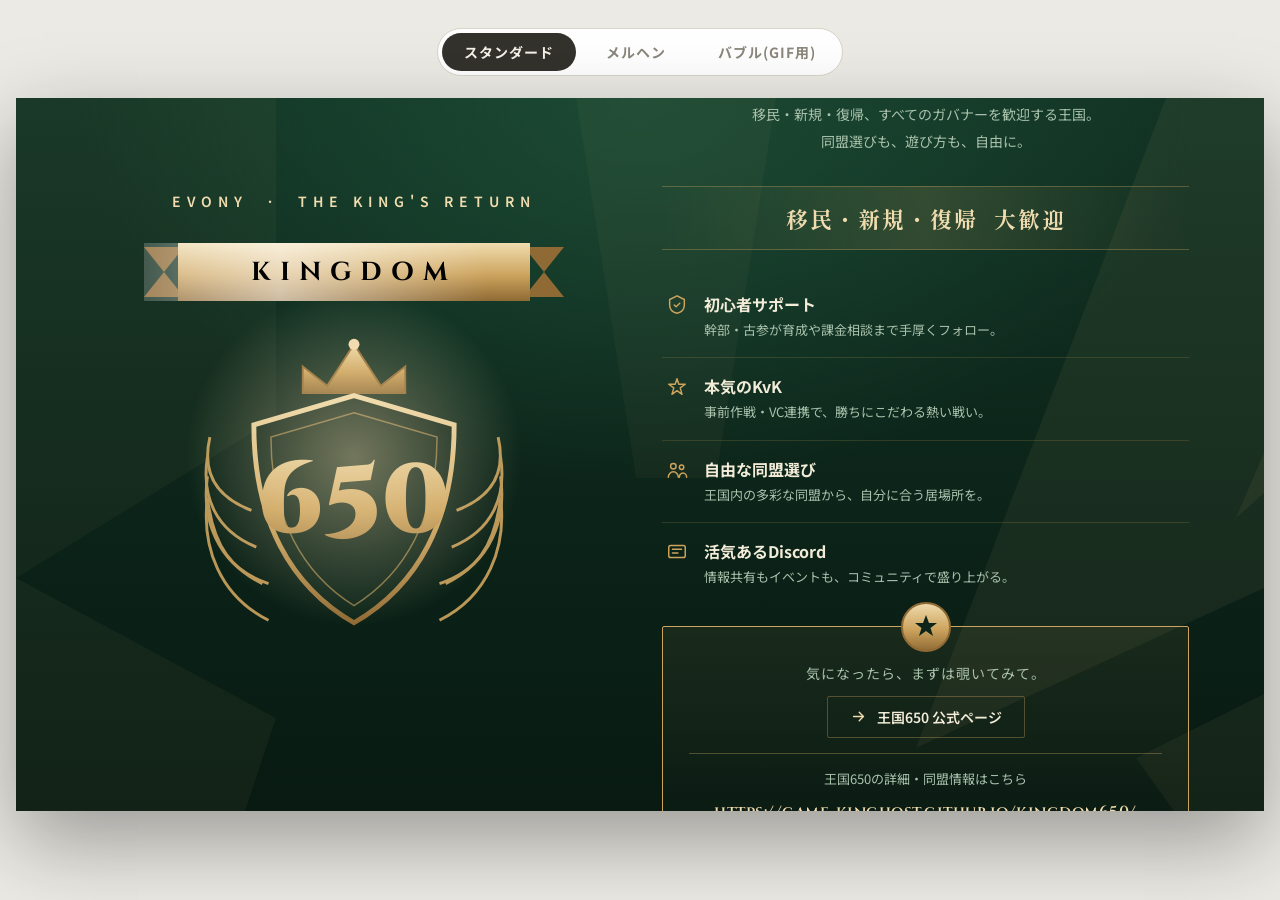
==== wwwroot/flyer.html @ 0b9c8b9d "Embed Kingdom 650 flyer, move Social links into top nav, drop sidebar Self-host the promotional flye" ====
<!doctype html>
<html lang="ja">
<head>
<meta charset="utf-8">
<meta name="viewport" content="width=device-width,initial-scale=1">
<title>Kingdom 650 Flyer</title>
<link rel="preconnect" href="https://fonts.googleapis.com">
<link rel="preconnect" href="https://fonts.gstatic.com" crossorigin>
<link href="https://fonts.googleapis.com/css2?family=Cinzel:wght@500;600;700;900&family=Shippori+Mincho:wght@500;600;700&family=Noto+Sans+JP:wght@400;500;600;700;800&family=Fredoka:wght@500;600;700&family=Mochiy+Pop+One&family=Zen+Maru+Gothic:wght@400;500;700;800&family=Baloo+2:wght@600;700;800&family=Kiwi+Maru:wght@400;500&display=swap" rel="stylesheet">
<style>
  :root{
    --page-bg: #eceae4;
    --page-ink: #33312c;
    --page-line: #d8d4c8;
  }
  *{ box-sizing: border-box; }
  html, body{ margin:0; padding:0; background: var(--page-bg); }
  body{
    min-height: 100%;
    display:flex;
    flex-direction: column;
    align-items:center;
    padding: 28px 16px 48px;
    font-family: "Noto Sans JP", "Hiragino Kaku Gothic ProN", sans-serif;
    color: var(--page-ink);
  }
  a{ text-decoration: none; }

  .tabs{
    display:flex; gap:8px; margin-bottom:22px;
    background: #fff; border:1px solid var(--page-line); border-radius:999px; padding:4px;
  }
  .tab-btn{
    font-family:"Noto Sans JP", sans-serif; font-size:14px; font-weight:700;
    padding:9px 22px; border-radius:999px; border:none; background:transparent;
    color:#8a867a; cursor:pointer; letter-spacing:1px;
  }
  .tab-btn.active{ background:#33312c; color:#f4f1e8; }
  .tab-btn:focus-visible{ outline: 2px solid #33312c; outline-offset:2px; }

  .flyer{
    position:relative;
    width:1400px;
    max-width:100%;
    aspect-ratio: 1400 / 800;
    overflow:hidden;
    box-shadow: 0 30px 80px rgba(0,0,0,0.35);
  }
  .flyer svg{ display:block; }
  .flyer[hidden]{ display:none; }

  /* ============ STANDARD (heraldic emerald) ============ */
  .standard{
    --bg-0:#123324; --bg-1:#0c2419; --bg-2:#081a12;
    --ink:#f2ecd8; --ink-dim:#a9c2ac;
    --gold:#cda45e; --gold-light:#f0dcae; --gold-deep:#8f6a34;
    --line: rgba(205,164,94,0.35);
    background:
      radial-gradient(900px 620px at 50% 0%, #1c4a34 0%, transparent 62%),
      linear-gradient(180deg, var(--bg-0) 0%, var(--bg-1) 55%, var(--bg-2) 100%);
    color: var(--ink);
  }
  .standard .content{
    position:relative; z-index:2;
    display:flex; flex-direction:row; align-items:center; justify-content:center;
    gap:4%; padding: 6.5% 6%; height:100%;
  }
  .standard .col{ position:relative; display:flex; flex-direction:column; align-items:center; flex:1 1 0; min-width:0; }
  .standard .eyebrow{ letter-spacing:6px; font-size: clamp(11px,1.4vw,14px); color:var(--gold-light); font-weight:600; font-family:"Noto Sans JP",sans-serif; }
  .standard .ribbon{ position:relative; margin-top:26px; }
  .standard .ribbon-text{
    font-family:"Cinzel","Shippori Mincho",serif; font-weight:700; letter-spacing:9px;
    font-size: clamp(20px,2.6vw,26px); color:var(--bg-2); text-align:center;
  }
  .standard .medallion{ margin-top: 8px; }
  .standard .num{
    font-family:"Cinzel",serif; font-weight:900; font-size: clamp(58px,7.4vw,80px);
    fill:url(#goldGradStd);
  }
  .standard .tagline{
    font-family:"Shippori Mincho",serif; margin-top:26px; font-weight:700; text-align:center;
    font-size: clamp(19px,2.4vw,25px); letter-spacing:1px;
    color: var(--ink);
    animation: stdTaglineGlow 3.6s ease-in-out infinite;
  }
  @keyframes stdTaglineGlow{
    0%, 60%, 100%{ color: var(--ink); text-shadow: none; }
    30%{ color: var(--gold-light); text-shadow: 0 0 20px rgba(240,220,174,0.9), 0 0 46px rgba(205,164,94,0.55); }
  }
  .standard .subtext{
    margin-top:12px; font-size: clamp(12px,1.4vw,14px); color:var(--ink-dim);
    text-align:center; line-height:1.9;
  }
  .standard .cta-banner{
    position:relative; overflow:hidden;
    margin-top:32px; width:100%; padding:15px 0; text-align:center;
    background:linear-gradient(90deg, transparent, rgba(205,164,94,0.16), transparent);
    border-top:1px solid var(--line); border-bottom:1px solid var(--line);
  }
  .standard .cta-banner::before{
    content:""; position:absolute; top:0; left:0; width:32%; height:100%;
    background:linear-gradient(100deg, transparent, rgba(255,255,255,0.4), rgba(240,220,174,0.65), rgba(255,255,255,0.4), transparent);
    transform: translateX(-160%) skewX(-20deg);
    animation: stdCtaSweep 4s ease-in-out infinite;
  }
  .standard .cta-banner span{
    position:relative; z-index:2; display:inline-block;
    font-family:"Shippori Mincho",serif; font-size: clamp(16px,2.1vw,22px); font-weight:700; color:var(--gold-light); letter-spacing:2px;
    animation: stdCtaPulse 4s ease-in-out infinite;
  }
  @keyframes stdCtaSweep{
    0%{ transform: translateX(-160%) skewX(-20deg); }
    20%{ transform: translateX(260%) skewX(-20deg); }
    100%{ transform: translateX(260%) skewX(-20deg); }
  }
  @keyframes stdCtaPulse{
    0%, 12%, 100%{ transform: scale(1); text-shadow: none; }
    16%{ transform: scale(1.07); text-shadow: 0 0 18px rgba(240,220,174,0.85); }
    26%{ transform: scale(1); text-shadow: none; }
  }
  .standard .list{ width:100%; margin-top:26px; display:flex; flex-direction:column; }
  .standard .item{ display:flex; align-items:flex-start; gap:16px; padding:16px 4px; }
  .standard .item + .item{ border-top:1px solid rgba(205,164,94,0.18); }
  .standard .item .ic{ flex:none; margin-top:2px; }
  .standard .item .t{ font-weight:700; font-size: clamp(14px,1.6vw,16px); }
  .standard .item .d{ font-size: clamp(11px,1.25vw,13px); color:var(--ink-dim); line-height:1.7; margin-top:3px; }
  .standard .contact{ margin-top:22px; width:100%; }
  .standard .contact-inner{
    border:1px solid var(--gold); border-radius:2px; padding: 4.2% 5%;
    display:flex; flex-direction:column; align-items:center; gap:13px;
    background:linear-gradient(180deg, rgba(205,164,94,0.08), transparent);
    position:relative;
  }
  .standard .seal{ position:absolute; top:-26px; left:50%; transform:translateX(-50%); }
  .standard .link-pill{ display:flex; align-items:center; gap:10px; padding:10px 22px; border:1px solid var(--line); border-radius:2px; }
  .standard .hr{ width:100%; height:1px; background:var(--line); margin:2px 0; }
  .standard .url{ font-family:"Cinzel",serif; font-size: clamp(13px,1.7vw,16px); font-weight:600; color:var(--gold-light); letter-spacing:0.5px; word-break:break-all; text-align:center; }
  .standard .footer{ margin-top:20px; font-size:11px; letter-spacing:3px; color:#4a5f52; }

  .standard .light-rays{ transform-origin: 55% 15%; animation: stdRayRotate 160s linear infinite; }
  .standard .glow{
    position:absolute; width:340px; height:340px; border-radius:50%;
    background: radial-gradient(circle, rgba(240,220,174,0.45) 0%, rgba(240,220,174,0) 70%);
    top: 96px; left:50%; transform: translateX(-50%);
    animation: stdGlowPulse 5s ease-in-out infinite;
    pointer-events:none;
  }
  .standard .embers{ position:absolute; inset:0; overflow:hidden; pointer-events:none; }
  .standard .ember{
    position:absolute; bottom:0; width:4px; height:4px; border-radius:50%;
    background: var(--gold-light); opacity:0;
    animation: stdEmberRise 7s ease-in infinite;
  }
  .standard .crown-bob{ animation: stdCrownBob 4.5s ease-in-out infinite; transform-box: fill-box; transform-origin: 50% 100%; }

  @keyframes stdRayRotate{ from{ transform:rotate(0deg);} to{ transform:rotate(360deg);} }
  @keyframes stdGlowPulse{ 0%,100%{ opacity:0.4; transform: translateX(-50%) scale(1);} 50%{ opacity:0.7; transform: translateX(-50%) scale(1.1);} }
  @keyframes stdEmberRise{
    0%{ transform:translateY(0) scale(1); opacity:0; }
    12%{ opacity:0.9; }
    88%{ opacity:0; }
    100%{ transform:translateY(-360px) scale(0.5); opacity:0; }
  }
  @keyframes stdCrownBob{ 0%,100%{ transform:translateY(0);} 50%{ transform:translateY(-4px);} }

  @media (prefers-reduced-motion: reduce){
    .standard .light-rays, .standard .glow, .standard .ember, .standard .crown-bob{ animation:none !important; }
    .standard .shimmer-rect{ display:none; }
    .standard .tagline{ animation:none !important; color: var(--ink) !important; text-shadow:none !important; }
    .standard .cta-banner::before{ animation:none !important; display:none; }
    .standard .cta-banner span{ animation:none !important; }
  }

  /* ============ MERHEN (pastel storybook) ============ */
  .merhen{
    --p-pink:#ffd9ec; --p-lav:#e3d8ff; --p-mint:#c9f6e6; --p-butter:#fff2bd;
    --ink:#5b4b73; --ink-dim:#8577a0; --accent:#ff8fc0; --accent-2:#7a6bd6;
    background: linear-gradient(160deg, var(--p-lav) 0%, var(--p-pink) 45%, var(--p-mint) 100%);
    color: var(--ink);
  }
  .merhen .content{
    position:relative; z-index:2;
    display:flex; flex-direction:row; align-items:center; justify-content:center;
    gap:4%; padding: 4% 6%; height:100%;
  }
  .merhen .col{ display:flex; flex-direction:column; align-items:center; flex:1 1 0; min-width:0; }
  .merhen .eyebrow{
    font-family:"Zen Maru Gothic",sans-serif; letter-spacing:4px; font-size: clamp(11px,1.4vw,14px);
    color:var(--accent-2); font-weight:700; background:#fff; padding:6px 18px; border-radius:999px;
  }
  .merhen .hero{ position:relative; margin-top:18px; width:88%; max-width:360px; }
  .merhen .hero svg{ display:block; width:100%; height:auto; }
  .merhen .hero .spark{ transform-box: fill-box; transform-origin:50% 50%; animation: merhenTwinkle 2.4s ease-in-out infinite; }
  .merhen .hero .star-ico{ transform-box: fill-box; transform-origin:50% 50%; animation: merhenFloat 3.4s ease-in-out infinite; }
  @keyframes merhenTwinkle{ 0%,100%{ opacity:0.35; transform:scale(0.75);} 50%{ opacity:1; transform:scale(1.15);} }
  @keyframes merhenFloat{ 0%,100%{ transform:translateY(0);} 50%{ transform:translateY(-6px);} }
  .merhen .title-en{
    font-family:"Fredoka",sans-serif; font-weight:700; font-size: clamp(34px,4.6vw,50px);
    color:#fff; -webkit-text-stroke: 6px var(--accent-2); paint-order: stroke fill;
    letter-spacing:1px; margin-top: 6px; text-align:center;
  }
  .merhen .tagline{
    font-family:"Mochiy Pop One",sans-serif; margin-top:14px; text-align:center;
    font-size: clamp(19px,2.5vw,25px); color:var(--accent-2); line-height:1.5;
  }
  .merhen .subtext{
    font-family:"Zen Maru Gothic",sans-serif; margin-top:10px; font-size: clamp(12px,1.4vw,14px);
    color:var(--ink-dim); text-align:center; line-height:1.9; font-weight:500;
  }
  .merhen .cta-banner{
    margin-top:26px; width:100%; padding:14px 0; text-align:center; border-radius:999px;
    background:#fff;
    box-shadow: 0 6px 0 rgba(122,107,214,0.18);
  }
  .merhen .cta-banner span{ font-family:"Mochiy Pop One",sans-serif; font-size: clamp(16px,2.1vw,21px); color:var(--accent); }
  .merhen .grid{ display:grid; grid-template-columns:repeat(2, minmax(0,1fr)); gap:16px; width:100%; margin-top:26px; }
  .merhen .card{
    display:flex; flex-direction:column; gap:8px; padding: 6% 6%;
    background:#fff; border-radius:22px;
    box-shadow: 0 6px 0 rgba(122,107,214,0.14);
  }
  .merhen .card .t{ font-family:"Zen Maru Gothic",sans-serif; font-weight:700; font-size: clamp(14px,1.6vw,16px); color:var(--accent-2); }
  .merhen .card .d{ font-family:"Zen Maru Gothic",sans-serif; font-size: clamp(11px,1.25vw,12.5px); color:var(--ink-dim); line-height:1.7; }
  .merhen .contact{ margin-top:22px; width:100%; }
  .merhen .contact-inner{
    border-radius:26px; padding: 4.4% 5%;
    display:flex; flex-direction:column; align-items:center; gap:12px;
    background:#fff;
    box-shadow: 0 8px 0 rgba(122,107,214,0.16);
  }
  .merhen .link-pill{
    display:flex; align-items:center; gap:10px; padding:10px 20px; border-radius:999px;
    background: var(--p-lav);
  }
  .merhen .link-pill span{ font-family:"Zen Maru Gothic",sans-serif; font-weight:700; font-size: clamp(12px,1.5vw,14px); color:var(--accent-2); }
  .merhen .url{
    font-family:"Fredoka",sans-serif; font-size: clamp(14px,1.8vw,17px); font-weight:600;
    color:var(--accent-2); word-break:break-all; text-align:center;
  }
  .merhen .footer{ margin-top:18px; font-family:"Zen Maru Gothic",sans-serif; font-size:11px; letter-spacing:2px; color:#a598c2; }

  .merhen .sparkle-field{ position:absolute; inset:0; overflow:hidden; pointer-events:none; z-index:1; }
  .merhen .msprk{
    position:absolute; bottom:-20px; width:14px; height:14px;
    clip-path: polygon(50% 0%, 61% 35%, 100% 50%, 61% 65%, 50% 100%, 39% 65%, 0% 50%, 39% 35%);
    animation-name: merhenRise; animation-timing-function: ease-in-out; animation-iteration-count: infinite;
  }
  @keyframes merhenRise{
    0%{ transform:translateY(0) rotate(0deg); opacity:0; }
    10%{ opacity:1; }
    50%{ transform:translateY(-360px) rotate(90deg); }
    90%{ opacity:0.85; }
    100%{ transform:translateY(-720px) rotate(180deg); opacity:0; }
  }
  .merhen .cta-banner{ position:relative; overflow:hidden; }
  .merhen .cta-banner::before{
    content:""; position:absolute; top:0; left:0; width:30%; height:100%;
    background:linear-gradient(100deg, transparent, rgba(255,255,255,0.85), rgba(255,182,220,0.9), rgba(255,255,255,0.85), transparent);
    transform: translateX(-160%) skewX(-20deg);
    animation: merhenCtaSweep 4.2s ease-in-out infinite;
  }
  @keyframes merhenCtaSweep{
    0%{ transform: translateX(-160%) skewX(-20deg); }
    22%{ transform: translateX(260%) skewX(-20deg); }
    100%{ transform: translateX(260%) skewX(-20deg); }
  }
  .merhen .cta-banner span{ position:relative; z-index:2; display:inline-block; }
  .merhen .title-en{ animation: merhenTitlePulse 3s ease-in-out infinite; }
  @keyframes merhenTitlePulse{ 0%,100%{ transform:scale(1);} 50%{ transform:scale(1.045);} }
  .merhen .hero .globe-bob{ transform-box: fill-box; transform-origin:50% 100%; animation: merhenGlobeBob 3.6s ease-in-out infinite; }
  @keyframes merhenGlobeBob{ 0%,100%{ transform:translateY(0);} 50%{ transform:translateY(-5px);} }

  @media (prefers-reduced-motion: reduce){
    .merhen .msprk, .merhen .cta-banner::before, .merhen .title-en, .merhen .hero .globe-bob{ animation:none !important; }
  }

  /* ============ BUBBLE (soap-bubble GIF version) ============ */
  .bubblever{
    --sky-1:#dff1ff; --sky-2:#e7e2ff; --sky-3:#dffaf1;
    --ink:#2c3358; --ink-dim:#5b6390;
    --accent:#5b7fd6; --accent-2:#8f6bd6;
    --gold-1:#ffd27a; --gold-2:#f0a13a; --gold-3:#c97a1e;
    background: linear-gradient(165deg, var(--sky-1) 0%, var(--sky-2) 55%, var(--sky-3) 100%);
    color: var(--ink);
  }
  .bubblever .bubble-field{ position:absolute; inset:0; overflow:hidden; pointer-events:none; z-index:0; }
  .bubblever .bubble-field.fg{ z-index:5; }
  .bubblever .bubble{
    position:absolute; bottom:-80px; border-radius:50%;
    background: radial-gradient(circle at 30% 28%, rgba(255,255,255,0.95), rgba(255,255,255,0.4) 45%, rgba(255,255,255,0.14) 75%, rgba(255,255,255,0.05) 100%);
    border:1px solid rgba(255,255,255,0.8);
    box-shadow: inset -4px -5px 10px rgba(255,255,255,0.6), inset 4px 5px 12px rgba(255,255,255,0.18), 0 2px 8px rgba(60,50,20,0.08);
    animation-name: bubbleRise; animation-timing-function: ease-in-out; animation-iteration-count: infinite;
  }
  .bubblever .bubble::after{
    content:""; position:absolute; inset:0; border-radius:50%;
    background: conic-gradient(from 0deg, rgba(255,180,210,0.4), rgba(180,255,220,0.36), rgba(160,210,255,0.36), rgba(210,170,255,0.4), rgba(255,180,210,0.4));
    mix-blend-mode: screen; opacity:0.6;
  }
  @keyframes bubbleRise{
    0%{ transform: translate(0,0); opacity:0; }
    10%{ opacity:1; }
    50%{ transform: translate(var(--drift), -430px); }
    88%{ opacity:0.9; }
    100%{ transform: translate(calc(var(--drift) * 1.8), -900px); opacity:0; }
  }
  .bubblever .bubble.sway{ animation-name: bubbleSway; }
  @keyframes bubbleSway{
    0%{ transform: translate(0,0); opacity:0; }
    10%{ opacity:1; }
    22%{ transform: translate(calc(var(--drift) * 1.2), -160px); }
    40%{ transform: translate(calc(var(--drift) * -1.0), -320px); }
    58%{ transform: translate(calc(var(--drift) * 1.3), -500px); }
    76%{ transform: translate(calc(var(--drift) * -1.1), -680px); }
    88%{ opacity:0.9; }
    100%{ transform: translate(calc(var(--drift) * 1.0), -900px); opacity:0; }
  }
  .bubblever .bubble.pop{ animation-name: bubblePop; }
  @keyframes bubblePop{
    0%{ transform: translate(0,0) scale(1); opacity:0; filter:brightness(1); }
    10%{ opacity:1; }
    30%{ transform: translate(calc(var(--drift) * -0.9), calc(var(--pop-y) * 0.35)) scale(1); }
    48%{ transform: translate(calc(var(--drift) * 1.0), calc(var(--pop-y) * 0.6)) scale(1); }
    66%{ transform: translate(var(--drift), var(--pop-y)) scale(1); opacity:0.95; filter:brightness(1); }
    75%{ transform: translate(var(--drift), var(--pop-y)) scale(1.6); opacity:0.55; filter:brightness(1.7); }
    84%{ transform: translate(var(--drift), var(--pop-y)) scale(2.1); opacity:0; filter:brightness(1.7); }
    100%{ transform: translate(var(--drift), var(--pop-y)) scale(2.1); opacity:0; filter:brightness(1); }
  }

  .bubblever .content{
    position:relative; z-index:2;
    display:flex; flex-direction:row; align-items:center; justify-content:center;
    gap:5%; padding: 3% 6%; height:100%;
  }
  .bubblever .col{ position:relative; z-index:1; display:flex; flex-direction:column; align-items:center; flex:1 1 0; min-width:0; }
  .bubblever .eyebrow{
    font-family:"Zen Maru Gothic",sans-serif; letter-spacing:4px; font-size:17px;
    color:var(--accent-2); font-weight:700; background:rgba(255,255,255,0.75); padding:7px 20px; border-radius:999px;
  }
  .bubblever .badge{ position:relative; margin-top:24px; width:330px; height:330px; }
  .bubblever .badge svg{ position:absolute; inset:0; }
  .bubblever .badge-title{ position:absolute; inset:0; display:flex; flex-direction:column; align-items:center; justify-content:center; }
  .bubblever .badge-title .kw{ font-family:"Baloo 2",sans-serif; font-weight:700; font-size:19px; letter-spacing:5px; color:var(--accent-2); }
  .bubblever .badge-title .num{
    font-family:"Baloo 2",sans-serif; font-weight:800; font-size:112px; line-height:1;
    background:linear-gradient(180deg, var(--accent) 0%, var(--accent-2) 100%);
    -webkit-background-clip:text; background-clip:text; color:transparent;
  }
  .bubblever .tagline{
    font-family:"Kiwi Maru",serif; margin-top:24px; text-align:center; font-weight:500;
    font-size:40px; line-height:1.4; color:var(--ink);
  }
  .bubblever .subtext{
    font-family:"Zen Maru Gothic",sans-serif; margin-top:12px; font-size:17px;
    color:var(--ink-dim); text-align:center; font-weight:500;
  }

  .bubblever .stat-card{
    width:100%; border-radius:22px; padding:28px 26px 30px;
    background: linear-gradient(135deg, var(--gold-1) 0%, var(--gold-2) 55%, var(--gold-3) 100%);
    box-shadow: 0 10px 26px rgba(201,122,30,0.35);
  }
  .bubblever .stat-head{
    display:flex; align-items:center; justify-content:center; gap:10px;
    font-family:"Zen Maru Gothic",sans-serif; font-weight:800; font-size:22px;
    color:#5a3410;
  }
  .bubblever .stat-row{ display:grid; grid-template-columns:repeat(4, minmax(0,1fr)); gap:8px; margin-top:20px; }
  .bubblever .stat{ display:flex; flex-direction:column; align-items:center; gap:6px; }
  .bubblever .stat .v{ font-family:"Baloo 2",sans-serif; font-weight:800; font-size:44px; color:#fff; text-shadow:0 2px 4px rgba(90,52,16,0.3); }
  .bubblever .stat .v.win{ color:#eaffe9; }
  .bubblever .stat .l{ font-family:"Zen Maru Gothic",sans-serif; font-size:16px; color:#5a3410; font-weight:700; }

  .bubblever .cta{ margin-top:30px; width:100%; display:flex; flex-direction:column; align-items:center; gap:16px; }
  .bubblever .cta-line{ font-family:"Kiwi Maru",serif; font-size:32px; color:var(--ink); text-align:center; font-weight:500; }
  .bubblever .url-btn{
    display:flex; align-items:center; gap:10px; padding:18px 30px; border-radius:999px;
    background: linear-gradient(135deg, var(--accent) 0%, var(--accent-2) 100%);
    box-shadow: 0 8px 0 rgba(90,80,150,0.25);
    animation: ctaPulse 2.2s ease-in-out infinite;
  }
  .bubblever .url-btn span{ font-family:"Baloo 2",sans-serif; font-size:19px; font-weight:700; color:#fff; word-break:break-all; }
  @keyframes ctaPulse{ 0%,100%{ transform:scale(1); } 50%{ transform:scale(1.045); } }
  .bubblever .footer{ position:absolute; left:0; right:0; bottom:16px; text-align:center; font-family:"Zen Maru Gothic",sans-serif; font-size:12px; letter-spacing:2px; color:#8a93bd; z-index:1; }

  @media (prefers-reduced-motion: reduce){
    .bubblever .bubble, .bubblever .url-btn{ animation:none !important; }
  }
</style>
</head>
<body>

<div class="tabs" role="tablist">
  <button class="tab-btn active" data-target="standard" role="tab" aria-selected="true">スタンダード</button>
  <button class="tab-btn" data-target="merhen" role="tab" aria-selected="false">メルヘン</button>
  <button class="tab-btn" data-target="bubble" role="tab" aria-selected="false">バブル(GIF用)</button>
</div>

<!-- ============ STANDARD ============ -->
<div class="flyer standard" id="standard">

  <svg width="0" height="0">
    <defs>
      <linearGradient id="goldGradStd" x1="0" y1="0" x2="0" y2="1">
        <stop offset="0%" stop-color="#f0dcae"/>
        <stop offset="55%" stop-color="#cda45e"/>
        <stop offset="100%" stop-color="#8f6a34"/>
      </linearGradient>
    </defs>
  </svg>

  <!-- soft diagonal light + vignette -->
  <svg class="light-rays" width="1400" height="800" viewBox="0 0 1400 800" style="position:absolute; top:0; left:0;">
    <polygon points="1150,0 1400,0 1400,420 900,650" fill="#e8c98a" opacity="0.06"/>
    <polygon points="1400,0 1400,260 1220,420" fill="#e8c98a" opacity="0.06"/>
    <polygon points="0,0 260,0 260,320 0,480" fill="#e8c98a" opacity="0.04"/>
    <polygon points="0,800 0,480 260,620 200,800" fill="#e8c98a" opacity="0.045"/>
    <polygon points="1400,800 1400,520 1120,660 1220,800" fill="#e8c98a" opacity="0.05"/>
    <polygon points="560,0 760,0 700,380 620,380" fill="#e8c98a" opacity="0.035"/>
  </svg>

  <div class="content">
    <div class="embers">
      <span class="ember" style="left:4%;  animation-delay:0s;"></span>
      <span class="ember" style="left:11%; animation-delay:2.2s;"></span>
      <span class="ember" style="left:18%; animation-delay:4.1s;"></span>
      <span class="ember" style="left:25%; animation-delay:1.1s;"></span>
      <span class="ember" style="left:33%; animation-delay:3.3s;"></span>
      <span class="ember" style="left:41%; animation-delay:0.6s;"></span>
      <span class="ember" style="left:49%; animation-delay:5.0s;"></span>
      <span class="ember" style="left:57%; animation-delay:1.8s;"></span>
      <span class="ember" style="left:65%; animation-delay:3.9s;"></span>
      <span class="ember" style="left:73%; animation-delay:0.4s;"></span>
      <span class="ember" style="left:81%; animation-delay:2.7s;"></span>
      <span class="ember" style="left:88%; animation-delay:4.6s;"></span>
      <span class="ember" style="left:95%; animation-delay:1.4s;"></span>
    </div>
    <div class="col col-left">
      <div class="glow"></div>

      <div class="eyebrow">EVONY &nbsp;·&nbsp; THE KING'S RETURN</div>

      <!-- ribbon banner -->
      <svg class="ribbon" width="420" height="70" viewBox="0 0 420 70">
        <defs>
          <clipPath id="ribbonClip"><rect x="0" y="6" width="420" height="58"/></clipPath>
          <linearGradient id="shimmerGradStd" x1="0" y1="0" x2="1" y2="0">
            <stop offset="0%" stop-color="#fff" stop-opacity="0"/>
            <stop offset="50%" stop-color="#fff" stop-opacity="0.55"/>
            <stop offset="100%" stop-color="#fff" stop-opacity="0"/>
          </linearGradient>
        </defs>
        <polygon points="0,10 40,10 20,35 40,60 0,60 20,35" fill="#8f6a34"/>
        <polygon points="420,10 380,10 400,35 380,60 420,60 400,35" fill="#8f6a34"/>
        <rect x="34" y="6" width="352" height="58" fill="url(#goldGradStd)"/>
        <g clip-path="url(#ribbonClip)">
          <rect class="shimmer-rect" x="-420" y="6" width="420" height="58" fill="url(#shimmerGradStd)" style="mix-blend-mode:screen;">
            <animate attributeName="x" values="-420;420" dur="3.2s" repeatCount="indefinite"/>
          </rect>
        </g>
        <text x="210" y="43" text-anchor="middle" class="ribbon-text">KINGDOM</text>
      </svg>

      <!-- medallion: shield + crown + laurel -->
      <svg class="medallion" width="440" height="403" viewBox="0 0 360 330">
        <!-- laurel left -->
        <g stroke="var(--gold)" stroke-width="2.4" fill="none" opacity="0.9">
          <path d="M110 250 C 70 230, 55 190, 60 150 C 65 190, 80 210, 110 220"/>
          <path d="M105 220 C 68 202, 55 168, 60 132"/>
          <path d="M100 190 C 66 176, 55 148, 60 116"/>
          <path d="M96 160 C 64 148, 56 126, 62 100"/>
        </g>
        <!-- laurel right -->
        <g stroke="var(--gold)" stroke-width="2.4" fill="none" opacity="0.9">
          <path d="M250 250 C 290 230, 305 190, 300 150 C 295 190, 280 210, 250 220"/>
          <path d="M255 220 C 292 202, 305 168, 300 132"/>
          <path d="M260 190 C 294 176, 305 148, 300 116"/>
          <path d="M264 160 C 296 148, 304 126, 298 100"/>
        </g>
        <!-- crown -->
        <g transform="translate(180,38)">
          <g class="crown-bob">
            <path d="M-42,26 L-42,4 L-22,20 L0,-14 L22,20 L42,4 L42,26 Z" fill="url(#goldGradStd)" stroke="#8f6a34" stroke-width="1.5"/>
            <circle cx="0" cy="-14" r="4.5" fill="var(--gold-light)"/>
          </g>
        </g>
        <!-- shield -->
        <path d="M180,66 L262,90 C262,168 232,222 180,252 C128,222 98,168 98,90 Z"
          fill="#0c2419" stroke="url(#goldGradStd)" stroke-width="4"/>
        <path d="M180,80 L248,100 C248,166 222,212 180,238 C138,212 112,166 112,100 Z"
          fill="none" stroke="var(--gold)" stroke-width="1.2" opacity="0.6"/>
        <text x="180" y="178" text-anchor="middle" class="num">650</text>
      </svg>
    </div>

    <div class="col col-right">
      <div class="tagline">本気で戦い、本気で楽しむ。</div>
      <div class="subtext">
        移民・新規・復帰、すべてのガバナーを歓迎する王国。<br>
        同盟選びも、遊び方も、自由に。
      </div>

      <div class="cta-banner"><span>移民・新規・復帰&nbsp; 大歓迎</span></div>

      <div class="list">
        <div class="item">
          <svg class="ic" width="22" height="22" viewBox="0 0 24 24" fill="none" stroke="var(--gold)" stroke-width="1.6"><path d="M12 2 L4 6 v6c0 5 3.5 8 8 9 4.5-1 8-4 8-9V6Z"/><path d="M9 12 l2 2 4-4" stroke-linecap="round" stroke-linejoin="round"/></svg>
          <div><div class="t">初心者サポート</div><div class="d">幹部・古参が育成や課金相談まで手厚くフォロー。</div></div>
        </div>
        <div class="item">
          <svg class="ic" width="22" height="22" viewBox="0 0 24 24" fill="none" stroke="var(--gold)" stroke-width="1.6"><path d="M12 3 L14 9 L21 9 L15.5 13 L17.5 20 L12 16 L6.5 20 L8.5 13 L3 9 L10 9 Z" stroke-linejoin="round"/></svg>
          <div><div class="t">本気のKvK</div><div class="d">事前作戦・VC連携で、勝ちにこだわる熱い戦い。</div></div>
        </div>
        <div class="item">
          <svg class="ic" width="22" height="22" viewBox="0 0 24 24" fill="none" stroke="var(--gold)" stroke-width="1.6"><circle cx="8" cy="8" r="3"/><circle cx="17" cy="9" r="2.4"/><path d="M2.5 20c0-3.3 2.5-6 5.5-6s5.5 2.7 5.5 6" stroke-linecap="round"/><path d="M14.5 20c0-2.6 1.8-4.8 4-4.8s4 2.2 4 4.8" stroke-linecap="round"/></svg>
          <div><div class="t">自由な同盟選び</div><div class="d">王国内の多彩な同盟から、自分に合う居場所を。</div></div>
        </div>
        <div class="item">
          <svg class="ic" width="22" height="22" viewBox="0 0 24 24" fill="none" stroke="var(--gold)" stroke-width="1.6"><rect x="3" y="5" width="18" height="13" rx="2"/><path d="M7 9h10M7 13h6" stroke-linecap="round"/></svg>
          <div><div class="t">活気あるDiscord</div><div class="d">情報共有もイベントも、コミュニティで盛り上がる。</div></div>
        </div>
      </div>

      <div class="contact">
        <div class="contact-inner">
          <svg class="seal" width="52" height="52" viewBox="0 0 52 52"><circle cx="26" cy="26" r="24" fill="url(#goldGradStd)" stroke="#8f6a34" stroke-width="2"/><path d="M26 14 L29 22 L37 22 L30.5 27 L33 35 L26 30 L19 35 L21.5 27 L15 22 L23 22 Z" fill="#0c2419"/></svg>
          <div style="font-size: clamp(12px,1.5vw,14px); color:var(--ink-dim); letter-spacing:1px; margin-top:14px;">気になったら、まずは覗いてみて。</div>
          <div class="link-pill">
            <svg width="17" height="17" viewBox="0 0 24 24" fill="none" stroke="var(--gold-light)" stroke-width="2"><path d="M5 12h14M13 6l6 6-6 6" stroke-linecap="round" stroke-linejoin="round"/></svg>
            <span style="font-size: clamp(12px,1.5vw,14px); font-weight:600; color:var(--ink);">王国650 公式ページ</span>
          </div>
          <div class="hr"></div>
          <div style="font-size: clamp(11px,1.3vw,13px); color:var(--ink-dim);">王国650の詳細・同盟情報はこちら</div>
          <div class="url">https://game-kinghost.github.io/kingdom650/</div>
        </div>
      </div>

      <div class="footer">KINGDOM #650 &nbsp;·&nbsp; EVONY: THE KING'S RETURN</div>
    </div>
  </div>
</div>

<!-- ============ MERHEN ============ -->
<div class="flyer merhen" id="merhen" hidden>

  <!-- sparkle stars -->
  <svg width="1400" height="800" viewBox="0 0 1400 800" style="position:absolute; top:0; left:0;">
    <g fill="#fff">
      <path d="M120 90 l5 12 12 5 -12 5 -5 12 -5 -12 -12 -5 12 -5 Z" opacity="0.9"/>
      <path d="M1220 140 l4 10 10 4 -10 4 -4 10 -4 -10 -10 -4 10 -4 Z" opacity="0.8"/>
      <path d="M1280 320 l3 8 8 3 -8 3 -3 8 -3 -8 -8 -3 8 -3 Z" opacity="0.7"/>
      <path d="M70 340 l3 8 8 3 -8 3 -3 8 -3 -8 -8 -3 8 -3 Z" opacity="0.7"/>
      <path d="M1120 60 l3 7 7 3 -7 3 -3 7 -3 -7 -7 -3 7 -3 Z" opacity="0.6"/>
      <path d="M260 250 l3 7 7 3 -7 3 -3 7 -3 -7 -7 -3 7 -3 Z" opacity="0.6"/>
      <path d="M660 50 l4 10 10 4 -10 4 -4 10 -4 -10 -10 -4 10 -4 Z" opacity="0.7"/>
      <circle cx="150" cy="180" r="3" opacity="0.7"/>
      <circle cx="1180" cy="230" r="2.5" opacity="0.6"/>
      <circle cx="60" cy="120" r="2" opacity="0.6"/>
      <circle cx="1320" cy="90" r="2" opacity="0.6"/>
      <circle cx="700" cy="140" r="2" opacity="0.5"/>
    </g>
  </svg>

  <!-- clouds bottom -->
  <svg width="1400" height="140" viewBox="0 0 1400 140" style="position:absolute; bottom:-20px; left:0;">
    <g fill="#ffffff" opacity="0.75">
      <ellipse cx="120" cy="100" rx="90" ry="34"/>
      <ellipse cx="200" cy="80" rx="70" ry="30"/>
      <ellipse cx="1180" cy="100" rx="100" ry="36"/>
      <ellipse cx="1260" cy="75" rx="65" ry="28"/>
      <ellipse cx="700" cy="112" rx="120" ry="30"/>
    </g>
  </svg>

  <div class="content">
    <div class="sparkle-field">
      <span class="msprk" style="left:3%;  background:#ffb3d6; animation-duration:8.5s; animation-delay:0s;"></span>
      <span class="msprk" style="left:11%; background:#c9a8ff; animation-duration:7.2s; animation-delay:1.4s;"></span>
      <span class="msprk" style="left:19%; background:#a8e6c9; animation-duration:9.4s; animation-delay:2.8s;"></span>
      <span class="msprk" style="left:28%; background:#fff3a0; animation-duration:7.8s; animation-delay:0.6s;"></span>
      <span class="msprk" style="left:37%; background:#ffb3d6; animation-duration:8.8s; animation-delay:3.6s;"></span>
      <span class="msprk" style="left:46%; background:#c9a8ff; animation-duration:7.5s; animation-delay:1.9s;"></span>
      <span class="msprk" style="left:55%; background:#a8e6c9; animation-duration:9.0s; animation-delay:0.3s;"></span>
      <span class="msprk" style="left:64%; background:#fff3a0; animation-duration:8.2s; animation-delay:2.3s;"></span>
      <span class="msprk" style="left:73%; background:#ffb3d6; animation-duration:7.6s; animation-delay:4.1s;"></span>
      <span class="msprk" style="left:81%; background:#c9a8ff; animation-duration:9.6s; animation-delay:1.1s;"></span>
      <span class="msprk" style="left:89%; background:#a8e6c9; animation-duration:8.0s; animation-delay:3.0s;"></span>
      <span class="msprk" style="left:96%; background:#fff3a0; animation-duration:7.4s; animation-delay:0.9s;"></span>
    </div>
    <div class="col col-left">
      <div class="eyebrow">EVONY ・ THE KING'S RETURN</div>

    <div class="hero">
      <svg viewBox="0 0 300 200">
        <defs>
          <linearGradient id="rainbowGrad" x1="55" y1="0" x2="245" y2="0" gradientUnits="userSpaceOnUse">
            <stop offset="0%" stop-color="#ff9a9e"/>
            <stop offset="20%" stop-color="#ffc38a"/>
            <stop offset="40%" stop-color="#fff5a8"/>
            <stop offset="60%" stop-color="#a8e6a3"/>
            <stop offset="80%" stop-color="#8ec5ff"/>
            <stop offset="100%" stop-color="#c9a8ff"/>
          </linearGradient>
          <radialGradient id="globeGrad" cx="35%" cy="30%" r="75%">
            <stop offset="0%" stop-color="#8fd8ff"/>
            <stop offset="55%" stop-color="#4f9eea"/>
            <stop offset="100%" stop-color="#2f6fc4"/>
          </radialGradient>
          <linearGradient id="numGrad" x1="0" y1="0" x2="0" y2="1">
            <stop offset="0%" stop-color="#ff8fc0"/>
            <stop offset="100%" stop-color="#7a6bd6"/>
          </linearGradient>
        </defs>

        <g class="spark" style="animation-delay:0s"><path d="M40 28 l3 8 8 3 -8 3 -3 8 -3 -8 -8 -3 8 -3Z" fill="#fff3a0"/></g>
        <g class="spark" style="animation-delay:0.7s"><path d="M262 36 l2.5 6 6 2.5 -6 2.5 -2.5 6 -2.5 -6 -6 -2.5 6 -2.5Z" fill="#ffd7ea"/></g>
        <g class="spark" style="animation-delay:1.3s"><path d="M150 6 l2 5 5 2 -5 2 -2 5 -2 -5 -5 -2 5 -2Z" fill="#c9f0ff"/></g>

        <path d="M55,95 A95,95 0 0,1 245,95" fill="none" stroke="url(#rainbowGrad)" stroke-width="18" stroke-linecap="round"/>

        <g class="globe-bob">
          <circle cx="150" cy="60" r="42" fill="url(#globeGrad)"/>
          <path d="M120,46 Q140,36 158,48 Q172,56 165,72 Q148,84 130,74 Q114,62 120,46Z" fill="#7fd88f" opacity="0.85"/>
          <path d="M154,64 Q170,62 176,76 Q168,86 155,82 Q147,74 154,64Z" fill="#7fd88f" opacity="0.8"/>
          <ellipse cx="137" cy="47" rx="13" ry="6.5" fill="#ffffff" opacity="0.35"/>
        </g>

        <path class="star-ico" style="animation-delay:0s" d="M30 84 l4 12 12 4 -12 4 -4 12 -4 -12 -12 -4 12 -4Z" fill="#ff9ec4"/>
        <path class="star-ico" style="animation-delay:1s" d="M266 82 l3.5 10 10 3.5 -10 3.5 -3.5 10 -3.5 -10 -10 -3.5 10 -3.5Z" fill="#ffb3d6"/>

        <text x="150" y="150" text-anchor="middle" font-family="Fredoka, sans-serif" font-weight="700" font-size="46" fill="url(#numGrad)">650</text>
        <text x="150" y="176" text-anchor="middle" font-family="Mochiy Pop One, sans-serif" font-size="16" fill="#7a6bd6">650王国へようこそ♪</text>
      </svg>
    </div>

    <div class="title-en">KINGDOM #650</div>
    <div class="tagline">きらきら王国、はじまるよ♪</div>
    <div class="subtext">
      移民さんも、新規さんも、復帰さんもみんな歓迎。<br>
      じぶんに合った同盟が、きっと見つかる。
    </div>
    </div>

    <div class="col col-right">
    <div class="cta-banner"><span>移民・新規・復帰&nbsp;大かんげい♡</span></div>

    <div class="grid">
      <div class="card">
        <svg width="24" height="24" viewBox="0 0 24 24" fill="none" stroke="var(--accent-2)" stroke-width="1.8"><path d="M12 21s-7-4.5-9.5-9C1 8.5 2.5 5 6 5c2 0 3.3 1 4 2.2C10.7 6 12 5 14 5c3.5 0 5 3.5 3.5 7-2.5 4.5-9.5 9-9.5 9Z"/></svg>
        <div class="t">やさしい先輩サポート</div>
        <div class="d">装備やイベントの相談も、みんなでフォローするよ。</div>
      </div>
      <div class="card">
        <svg width="24" height="24" viewBox="0 0 24 24" fill="none" stroke="var(--accent-2)" stroke-width="1.8"><path d="M12 3 L14 9 L21 9 L15.5 13 L17.5 20 L12 16 L6.5 20 L8.5 13 L3 9 L10 9 Z" stroke-linejoin="round"/></svg>
        <div class="t">みんなでワイワイ</div>
        <div class="d">KvKもお祭り気分で、わいわい参加できるよ。</div>
      </div>
      <div class="card">
        <svg width="24" height="24" viewBox="0 0 24 24" fill="none" stroke="var(--accent-2)" stroke-width="1.8"><circle cx="8" cy="8" r="3"/><circle cx="17" cy="9" r="2.4"/><path d="M2.5 20c0-3.3 2.5-6 5.5-6s5.5 2.7 5.5 6" stroke-linecap="round"/><path d="M14.5 20c0-2.6 1.8-4.8 4-4.8s4 2.2 4 4.8" stroke-linecap="round"/></svg>
        <div class="t">じぶんらしい同盟えらび</div>
        <div class="d">のんびり派も、がんばる派も、どっちも歓迎。</div>
      </div>
      <div class="card">
        <svg width="24" height="24" viewBox="0 0 24 24" fill="none" stroke="var(--accent-2)" stroke-width="1.8"><rect x="3" y="5" width="18" height="13" rx="4"/><path d="M7 9h10M7 13h6" stroke-linecap="round"/></svg>
        <div class="t">にぎやかDiscord</div>
        <div class="d">おしゃべりも情報交換も、毎日たのしいよ。</div>
      </div>
    </div>

    <div class="contact">
      <div class="contact-inner">
        <div style="font-family:'Zen Maru Gothic',sans-serif; font-size: clamp(12px,1.5vw,14px); color:var(--ink-dim); font-weight:500;">気になったら、まずは覗いてみてね♪</div>
        <div class="link-pill">
          <svg width="17" height="17" viewBox="0 0 24 24" fill="none" stroke="var(--accent-2)" stroke-width="2.2"><path d="M5 12h14M13 6l6 6-6 6" stroke-linecap="round" stroke-linejoin="round"/></svg>
          <span>王国650 公式ページ</span>
        </div>
        <div style="font-family:'Zen Maru Gothic',sans-serif; font-size: clamp(11px,1.3vw,13px); color:var(--ink-dim); margin-top:4px;">王国650の詳細・同盟情報はこちら</div>
        <div class="url">https://game-kinghost.github.io/kingdom650/</div>
      </div>
    </div>

    <div class="footer">KINGDOM #650 ・ EVONY: THE KING'S RETURN</div>
    </div>
  </div>
</div>

<!-- ============ BUBBLE (soap-bubble GIF version) ============ -->
<div class="flyer bubblever" id="bubble" hidden>

  <div class="bubble-field">
    <div class="bubble" style="left:6%;  width:46px; height:46px; --drift:24px;  animation-duration:9.5s;  animation-delay:-2.1s;"></div>
    <div class="bubble sway" style="left:14%; width:44px; height:44px; --drift:-30px; animation-duration:12s;   animation-delay:-6.4s;"></div>
    <div class="bubble" style="left:22%; width:42px; height:42px; --drift:18px;  animation-duration:8s;    animation-delay:-3.7s;"></div>
    <div class="bubble sway" style="left:30%; width:60px; height:60px; --drift:-40px; animation-duration:14s;   animation-delay:-9.2s;"></div>
    <div class="bubble sway" style="left:40%; width:42px; height:42px; --drift:20px;  animation-duration:10s;   animation-delay:-1.3s;"></div>
    <div class="bubble" style="left:48%; width:42px; height:42px; --drift:-16px; animation-duration:8.6s;  animation-delay:-5.9s;"></div>
    <div class="bubble sway" style="left:58%; width:50px; height:50px; --drift:34px;  animation-duration:13s;   animation-delay:-4.4s;"></div>
    <div class="bubble" style="left:66%; width:44px; height:44px; --drift:-22px; animation-duration:9s;    animation-delay:-7.8s;"></div>
    <div class="bubble sway" style="left:74%; width:46px; height:46px; --drift:26px;  animation-duration:11.5s; animation-delay:-2.9s;"></div>
    <div class="bubble" style="left:82%; width:42px; height:42px; --drift:14px;  animation-duration:7.5s;  animation-delay:-6.9s;"></div>
    <div class="bubble sway" style="left:90%; width:42px; height:42px; --drift:-24px; animation-duration:10.5s; animation-delay:-3.2s;"></div>
    <div class="bubble sway" style="left:2%;  width:70px; height:70px; --drift:36px;  animation-duration:15s;   animation-delay:-11s;"></div>
    <div class="bubble" style="left:52%; width:42px; height:42px; --drift:10px;  animation-duration:7s;    animation-delay:-0.6s;"></div>
    <div class="bubble" style="left:36%; width:46px; height:46px; --drift:-18px; animation-duration:9.2s;  animation-delay:-8.1s;"></div>
    <div class="bubble sway" style="left:86%; width:46px; height:46px; --drift:-28px; animation-duration:12.5s; animation-delay:-1.8s;"></div>
    <div class="bubble sway" style="left:18%; width:46px; height:46px; --drift:22px;  animation-duration:11s;   animation-delay:-4.9s;"></div>
    <div class="bubble sway" style="left:8%;  width:100px; height:100px; --drift:40px;  animation-duration:16s; animation-delay:-7s;"></div>
    <div class="bubble sway" style="left:45%; width:120px; height:120px; --drift:-50px; animation-duration:18s; animation-delay:-3s;"></div>
    <div class="bubble sway" style="left:70%; width:90px;  height:90px;  --drift:30px;  animation-duration:15s; animation-delay:-10s;"></div>
    <div class="bubble sway" style="left:95%; width:110px; height:110px; --drift:-35px; animation-duration:17s; animation-delay:-1s;"></div>
    <div class="bubble" style="left:10%; width:42px; height:42px; --drift:12px;  animation-duration:7s;   animation-delay:-0.2s;"></div>
    <div class="bubble" style="left:28%; width:42px; height:42px; --drift:-10px; animation-duration:6.5s; animation-delay:-1.1s;"></div>
    <div class="bubble" style="left:44%; width:44px; height:44px; --drift:14px;  animation-duration:7.8s; animation-delay:-0.4s;"></div>
    <div class="bubble" style="left:62%; width:42px; height:42px; --drift:-12px; animation-duration:6.8s; animation-delay:-2.0s;"></div>
    <div class="bubble" style="left:78%; width:46px; height:46px; --drift:16px;  animation-duration:8.2s; animation-delay:-0.8s;"></div>
    <div class="bubble" style="left:92%; width:42px; height:42px; --drift:-14px; animation-duration:7.2s; animation-delay:-1.6s;"></div>
    <div class="bubble" style="left:5%;  width:46px; height:46px; --drift:18px;  animation-duration:8.6s; animation-delay:-3.4s;"></div>
    <div class="bubble" style="left:35%; width:42px; height:42px; --drift:-13px; animation-duration:7.4s; animation-delay:-2.7s;"></div>
    <div class="bubble" style="left:55%; width:44px; height:44px; --drift:15px;  animation-duration:8.0s; animation-delay:-0.1s;"></div>
    <div class="bubble" style="left:85%; width:42px; height:42px; --drift:-16px; animation-duration:7.6s; animation-delay:-1.3s;"></div>
  </div>

  <div class="content">
    <div class="col col-left">
      <div class="eyebrow">EVONY ・ THE KING'S RETURN</div>

      <div class="badge">
        <svg viewBox="0 0 340 340">
          <defs>
            <radialGradient id="bubbleFill" cx="35%" cy="30%" r="75%">
              <stop offset="0%" stop-color="#ffffff" stop-opacity="0.95"/>
              <stop offset="45%" stop-color="#eaf3ff" stop-opacity="0.55"/>
              <stop offset="100%" stop-color="#cfe0ff" stop-opacity="0.35"/>
            </radialGradient>
            <linearGradient id="bubbleRing" x1="0" y1="0" x2="1" y2="1">
              <stop offset="0%" stop-color="#ffb6d9"/>
              <stop offset="35%" stop-color="#b9ffdb"/>
              <stop offset="65%" stop-color="#b9d8ff"/>
              <stop offset="100%" stop-color="#d9b9ff"/>
            </linearGradient>
          </defs>
          <circle cx="170" cy="170" r="150" fill="url(#bubbleFill)" stroke="url(#bubbleRing)" stroke-width="4"/>
          <ellipse cx="120" cy="112" rx="34" ry="20" fill="#ffffff" opacity="0.55"/>
        </svg>
        <div class="badge-title">
          <div class="kw">KINGDOM</div>
          <div class="num">650</div>
        </div>
      </div>

      <div class="tagline">理由はいらない。<br>とにかく、650へ。</div>
      <div class="subtext">移民も、新規も、復帰も。心から歓迎します。</div>
    </div>

    <div class="col col-right">
      <div class="stat-card">
        <div class="stat-head">
          <svg width="22" height="22" viewBox="0 0 24 24" fill="#fff"><path d="M3 8 L7 11 L12 4 L17 11 L21 8 L19 18 L5 18 Z"/></svg>
          直近のKvK戦績
        </div>
        <div class="stat-row">
          <div class="stat"><div class="v">12</div><div class="l">総戦数</div></div>
          <div class="stat"><div class="v win">9</div><div class="l">勝利</div></div>
          <div class="stat"><div class="v">3</div><div class="l">敗北</div></div>
          <div class="stat"><div class="v">75%</div><div class="l">勝率</div></div>
        </div>
      </div>

      <div class="cta">
        <div class="cta-line">650王国で待ってるよ</div>
        <div class="url-btn">
          <svg width="16" height="16" viewBox="0 0 24 24" fill="none" stroke="#fff" stroke-width="2.4"><path d="M5 12h14M13 6l6 6-6 6" stroke-linecap="round" stroke-linejoin="round"/></svg>
          <span>https://game-kinghost.github.io/kingdom650/</span>
        </div>
      </div>
    </div>

    <div class="bubble-field fg">
      <div class="bubble pop" style="left:24%; width:44px; height:44px; --drift:14px;  --pop-y:-500px; animation-duration:3.4s; animation-delay:-0.4s;"></div>
      <div class="bubble pop" style="left:30%; width:46px; height:46px; --drift:-16px; --pop-y:-520px; animation-duration:4.0s; animation-delay:-1.6s;"></div>
      <div class="bubble pop" style="left:20%; width:42px; height:42px; --drift:10px;  --pop-y:-480px; animation-duration:3.0s; animation-delay:-1.0s;"></div>
      <div class="bubble pop" style="left:70%; width:40px; height:40px; --drift:16px;  --pop-y:-510px; animation-duration:3.6s; animation-delay:-0.2s;"></div>
      <div class="bubble pop" style="left:76%; width:42px; height:42px; --drift:-14px; --pop-y:-490px; animation-duration:3.2s; animation-delay:-1.4s;"></div>
      <div class="bubble pop" style="left:82%; width:50px; height:50px; --drift:18px;  --pop-y:-530px; animation-duration:4.4s; animation-delay:-2.4s;"></div>
      <div class="bubble" style="left:26%; width:42px; height:42px; --drift:8px;  animation-duration:8s;   animation-delay:-6s;"></div>
      <div class="bubble" style="left:73%; width:44px; height:44px; --drift:-10px; animation-duration:7.4s; animation-delay:-2s;"></div>
      <div class="bubble" style="left:22%; width:42px; height:42px; --drift:10px;  animation-duration:7.6s; animation-delay:-2.3s;"></div>
      <div class="bubble sway" style="left:33%; width:46px; height:46px; --drift:-14px; animation-duration:9s;   animation-delay:-0.5s;"></div>
      <div class="bubble" style="left:72%; width:44px; height:44px; --drift:12px;  animation-duration:8.4s; animation-delay:-1.7s;"></div>
      <div class="bubble sway" style="left:80%; width:44px; height:44px; --drift:-16px; animation-duration:9.4s; animation-delay:-3.6s;"></div>
      <div class="bubble" style="left:28%; width:36px; height:36px; --drift:12px;  animation-duration:8.8s; animation-delay:-4.2s;"></div>
      <div class="bubble" style="left:78%; width:38px; height:38px; --drift:-14px; animation-duration:8.6s; animation-delay:-1.9s;"></div>
      <div class="bubble sway" style="left:24%; width:44px; height:44px; --drift:-16px; animation-duration:9.6s; animation-delay:-2.8s;"></div>
    </div>

    <div class="footer">KINGDOM #650 ・ EVONY: THE KING'S RETURN</div>
  </div>
</div>

<script>
(function(){
  var buttons = document.querySelectorAll('.tab-btn');
  var panels = { standard: document.getElementById('standard'), merhen: document.getElementById('merhen'), bubble: document.getElementById('bubble') };
  buttons.forEach(function(btn){
    btn.addEventListener('click', function(){
      buttons.forEach(function(b){ b.classList.remove('active'); b.setAttribute('aria-selected','false'); });
      btn.classList.add('active'); btn.setAttribute('aria-selected','true');
      var target = btn.getAttribute('data-target');
      Object.keys(panels).forEach(function(key){ panels[key].hidden = (key !== target); });
    });
  });
})();
</script>

</body>
</html>
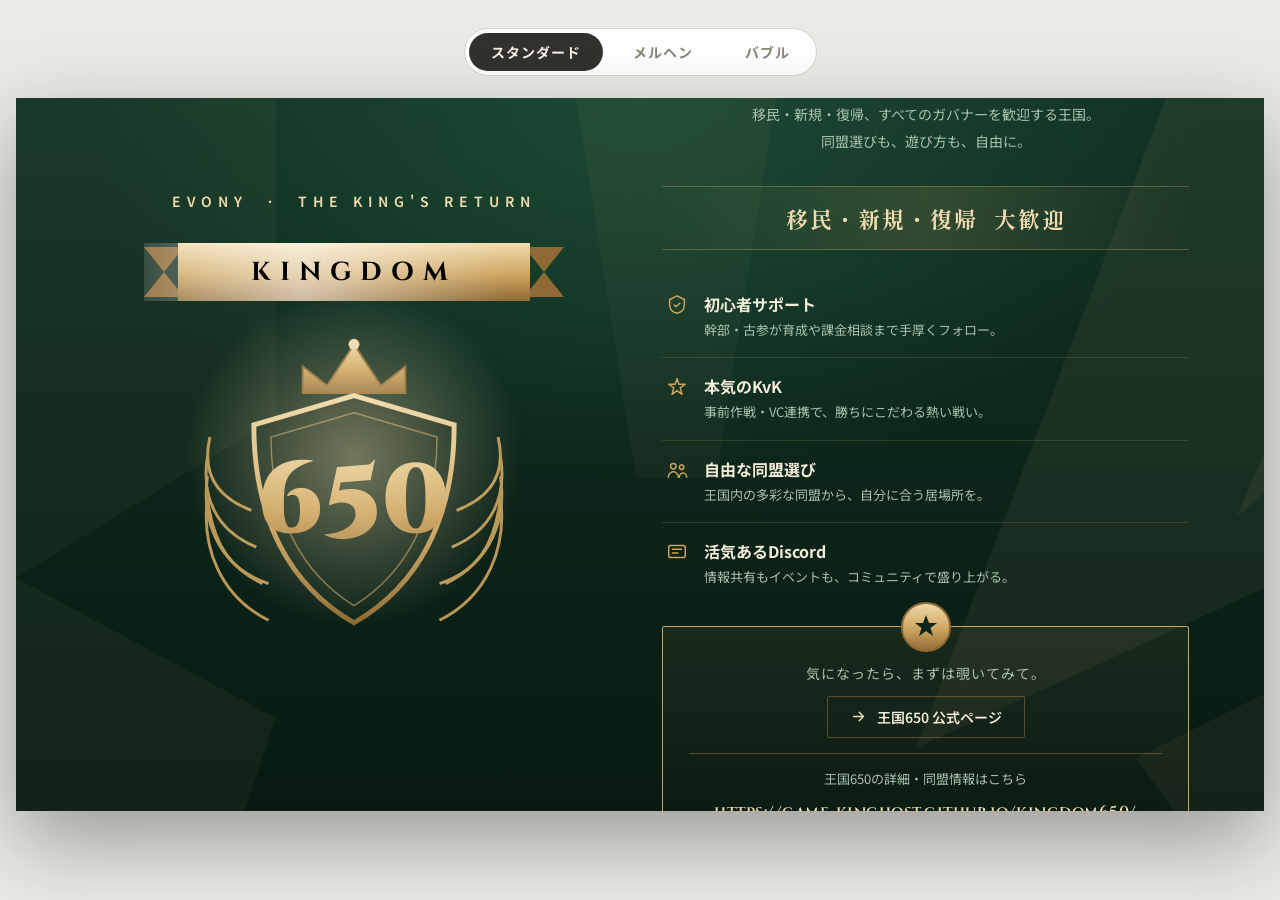
==== commit 54fb535c: "Show flyer inline, fix embed CSS collision, and add technical SEO Renders the recruitment flyer dire" ====
--- a/wwwroot/flyer.html
+++ b/wwwroot/flyer.html
@@ -287,10 +287,21 @@
   .bubblever .bubble-field.fg{ z-index:5; }
   .bubblever .bubble{
     position:absolute; bottom:-80px; border-radius:50%;
-    background: radial-gradient(circle at 30% 28%, rgba(255,255,255,0.95), rgba(255,255,255,0.4) 45%, rgba(255,255,255,0.14) 75%, rgba(255,255,255,0.05) 100%);
-    border:1px solid rgba(255,255,255,0.8);
-    box-shadow: inset -4px -5px 10px rgba(255,255,255,0.6), inset 4px 5px 12px rgba(255,255,255,0.18), 0 2px 8px rgba(60,50,20,0.08);
+    background: radial-gradient(circle at 30% 28%, rgba(255,255,255,0.5), rgba(255,255,255,0.2) 45%, rgba(255,255,255,0.08) 75%, rgba(255,255,255,0.02) 100%);
+    border:1px solid rgba(255,255,255,0.55);
+    box-shadow: inset -4px -5px 10px rgba(255,255,255,0.4), inset 4px 5px 12px rgba(255,255,255,0.12), 0 2px 8px rgba(60,50,20,0.06);
     animation-name: bubbleRise; animation-timing-function: ease-in-out; animation-iteration-count: infinite;
+  }
+  .bubblever .bubble::before{
+    content:""; position:absolute; inset:-10px; border-radius:50%; z-index:-1;
+    background: conic-gradient(from 0deg,
+      #ff3b3b 0deg 51.4deg, #ff9800 51.4deg 102.8deg, #ffe600 102.8deg 154.2deg,
+      #4CAF50 154.2deg 205.6deg, #00b8d4 205.6deg 257deg, #3d5afe 257deg 308.4deg,
+      #d500f9 308.4deg 360deg);
+    -webkit-mask: radial-gradient(circle, transparent calc(100% - 11px), #000 calc(100% - 11px));
+    mask: radial-gradient(circle, transparent calc(100% - 11px), #000 calc(100% - 11px));
+    filter: saturate(1.3);
+    opacity:1;
   }
   .bubblever .bubble::after{
     content:""; position:absolute; inset:0; border-radius:50%;
@@ -342,9 +353,15 @@
   .bubblever .badge-title{ position:absolute; inset:0; display:flex; flex-direction:column; align-items:center; justify-content:center; }
   .bubblever .badge-title .kw{ font-family:"Baloo 2",sans-serif; font-weight:700; font-size:19px; letter-spacing:5px; color:var(--accent-2); }
   .bubblever .badge-title .num{
+    position:relative; z-index:10;
     font-family:"Baloo 2",sans-serif; font-weight:800; font-size:112px; line-height:1;
     background:linear-gradient(180deg, var(--accent) 0%, var(--accent-2) 100%);
     -webkit-background-clip:text; background-clip:text; color:transparent;
+    animation: bubbleNumPulse 2.6s ease-in-out infinite;
+  }
+  @keyframes bubbleNumPulse{
+    0%,100%{ transform:scale(1); filter:drop-shadow(0 0 0 rgba(122,107,214,0)); }
+    50%{ transform:scale(1.08); filter:drop-shadow(0 0 16px rgba(122,107,214,0.55)); }
   }
   .bubblever .tagline{
     font-family:"Kiwi Maru",serif; margin-top:24px; text-align:center; font-weight:500;
@@ -393,7 +410,7 @@
 <div class="tabs" role="tablist">
   <button class="tab-btn active" data-target="standard" role="tab" aria-selected="true">スタンダード</button>
   <button class="tab-btn" data-target="merhen" role="tab" aria-selected="false">メルヘン</button>
-  <button class="tab-btn" data-target="bubble" role="tab" aria-selected="false">バブル(GIF用)</button>
+  <button class="tab-btn" data-target="bubble" role="tab" aria-selected="false">バブル</button>
 </div>
 
 <!-- ============ STANDARD ============ -->
@@ -642,7 +659,7 @@
     </div>
 
     <div class="col col-right">
-    <div class="cta-banner"><span>移民・新規・復帰&nbsp;大かんげい♡</span></div>
+    <div class="cta-banner"><span>移民・新規・復帰&nbsp;大かんげい★</span></div>
 
     <div class="grid">
       <div class="card">
@@ -688,36 +705,36 @@
 <div class="flyer bubblever" id="bubble" hidden>
 
   <div class="bubble-field">
-    <div class="bubble" style="left:6%;  width:46px; height:46px; --drift:24px;  animation-duration:9.5s;  animation-delay:-2.1s;"></div>
-    <div class="bubble sway" style="left:14%; width:44px; height:44px; --drift:-30px; animation-duration:12s;   animation-delay:-6.4s;"></div>
-    <div class="bubble" style="left:22%; width:42px; height:42px; --drift:18px;  animation-duration:8s;    animation-delay:-3.7s;"></div>
-    <div class="bubble sway" style="left:30%; width:60px; height:60px; --drift:-40px; animation-duration:14s;   animation-delay:-9.2s;"></div>
-    <div class="bubble sway" style="left:40%; width:42px; height:42px; --drift:20px;  animation-duration:10s;   animation-delay:-1.3s;"></div>
-    <div class="bubble" style="left:48%; width:42px; height:42px; --drift:-16px; animation-duration:8.6s;  animation-delay:-5.9s;"></div>
-    <div class="bubble sway" style="left:58%; width:50px; height:50px; --drift:34px;  animation-duration:13s;   animation-delay:-4.4s;"></div>
-    <div class="bubble" style="left:66%; width:44px; height:44px; --drift:-22px; animation-duration:9s;    animation-delay:-7.8s;"></div>
-    <div class="bubble sway" style="left:74%; width:46px; height:46px; --drift:26px;  animation-duration:11.5s; animation-delay:-2.9s;"></div>
+    <div class="bubble" style="left:6%;  width:66px; height:66px; --drift:24px;  animation-duration:9.5s;  animation-delay:-2.1s;"></div>
+    <div class="bubble sway" style="left:14%; width:74px; height:74px; --drift:-30px; animation-duration:12s;   animation-delay:-6.4s;"></div>
+    <div class="bubble" style="left:22%; width:46px; height:46px; --drift:18px;  animation-duration:8s;    animation-delay:-3.7s;"></div>
+    <div class="bubble sway" style="left:30%; width:96px; height:96px; --drift:-40px; animation-duration:14s;   animation-delay:-9.2s;"></div>
+    <div class="bubble sway" style="left:40%; width:52px; height:52px; --drift:20px;  animation-duration:10s;   animation-delay:-1.3s;"></div>
+    <div class="bubble" style="left:48%; width:64px; height:64px; --drift:-16px; animation-duration:8.6s;  animation-delay:-5.9s;"></div>
+    <div class="bubble sway" style="left:58%; width:58px; height:58px; --drift:34px;  animation-duration:13s;   animation-delay:-4.4s;"></div>
+    <div class="bubble" style="left:66%; width:48px; height:48px; --drift:-22px; animation-duration:9s;    animation-delay:-7.8s;"></div>
+    <div class="bubble sway" style="left:74%; width:88px; height:88px; --drift:26px;  animation-duration:11.5s; animation-delay:-2.9s;"></div>
     <div class="bubble" style="left:82%; width:42px; height:42px; --drift:14px;  animation-duration:7.5s;  animation-delay:-6.9s;"></div>
-    <div class="bubble sway" style="left:90%; width:42px; height:42px; --drift:-24px; animation-duration:10.5s; animation-delay:-3.2s;"></div>
-    <div class="bubble sway" style="left:2%;  width:70px; height:70px; --drift:36px;  animation-duration:15s;   animation-delay:-11s;"></div>
-    <div class="bubble" style="left:52%; width:42px; height:42px; --drift:10px;  animation-duration:7s;    animation-delay:-0.6s;"></div>
-    <div class="bubble" style="left:36%; width:46px; height:46px; --drift:-18px; animation-duration:9.2s;  animation-delay:-8.1s;"></div>
-    <div class="bubble sway" style="left:86%; width:46px; height:46px; --drift:-28px; animation-duration:12.5s; animation-delay:-1.8s;"></div>
-    <div class="bubble sway" style="left:18%; width:46px; height:46px; --drift:22px;  animation-duration:11s;   animation-delay:-4.9s;"></div>
-    <div class="bubble sway" style="left:8%;  width:100px; height:100px; --drift:40px;  animation-duration:16s; animation-delay:-7s;"></div>
-    <div class="bubble sway" style="left:45%; width:120px; height:120px; --drift:-50px; animation-duration:18s; animation-delay:-3s;"></div>
-    <div class="bubble sway" style="left:70%; width:90px;  height:90px;  --drift:30px;  animation-duration:15s; animation-delay:-10s;"></div>
-    <div class="bubble sway" style="left:95%; width:110px; height:110px; --drift:-35px; animation-duration:17s; animation-delay:-1s;"></div>
-    <div class="bubble" style="left:10%; width:42px; height:42px; --drift:12px;  animation-duration:7s;   animation-delay:-0.2s;"></div>
-    <div class="bubble" style="left:28%; width:42px; height:42px; --drift:-10px; animation-duration:6.5s; animation-delay:-1.1s;"></div>
-    <div class="bubble" style="left:44%; width:44px; height:44px; --drift:14px;  animation-duration:7.8s; animation-delay:-0.4s;"></div>
-    <div class="bubble" style="left:62%; width:42px; height:42px; --drift:-12px; animation-duration:6.8s; animation-delay:-2.0s;"></div>
-    <div class="bubble" style="left:78%; width:46px; height:46px; --drift:16px;  animation-duration:8.2s; animation-delay:-0.8s;"></div>
-    <div class="bubble" style="left:92%; width:42px; height:42px; --drift:-14px; animation-duration:7.2s; animation-delay:-1.6s;"></div>
-    <div class="bubble" style="left:5%;  width:46px; height:46px; --drift:18px;  animation-duration:8.6s; animation-delay:-3.4s;"></div>
-    <div class="bubble" style="left:35%; width:42px; height:42px; --drift:-13px; animation-duration:7.4s; animation-delay:-2.7s;"></div>
-    <div class="bubble" style="left:55%; width:44px; height:44px; --drift:15px;  animation-duration:8.0s; animation-delay:-0.1s;"></div>
-    <div class="bubble" style="left:85%; width:42px; height:42px; --drift:-16px; animation-duration:7.6s; animation-delay:-1.3s;"></div>
+    <div class="bubble sway" style="left:90%; width:70px; height:70px; --drift:-24px; animation-duration:10.5s; animation-delay:-3.2s;"></div>
+    <div class="bubble sway" style="left:2%;  width:108px; height:108px; --drift:36px;  animation-duration:15s;   animation-delay:-11s;"></div>
+    <div class="bubble" style="left:52%; width:50px; height:50px; --drift:10px;  animation-duration:7s;    animation-delay:-0.6s;"></div>
+    <div class="bubble" style="left:36%; width:44px; height:44px; --drift:-18px; animation-duration:9.2s;  animation-delay:-8.1s;"></div>
+    <div class="bubble sway" style="left:86%; width:78px; height:78px; --drift:-28px; animation-duration:12.5s; animation-delay:-1.8s;"></div>
+    <div class="bubble sway" style="left:18%; width:56px; height:56px; --drift:22px;  animation-duration:11s;   animation-delay:-4.9s;"></div>
+    <div class="bubble sway" style="left:8%;  width:128px; height:128px; --drift:40px;  animation-duration:16s; animation-delay:-7s;"></div>
+    <div class="bubble sway" style="left:45%; width:175px; height:175px; --drift:-50px; animation-duration:18s; animation-delay:-3s;"></div>
+    <div class="bubble sway" style="left:70%; width:105px; height:105px;  --drift:30px;  animation-duration:15s; animation-delay:-10s;"></div>
+    <div class="bubble sway" style="left:95%; width:158px; height:158px; --drift:-35px; animation-duration:17s; animation-delay:-1s;"></div>
+    <div class="bubble" style="left:10%; width:48px; height:48px; --drift:12px;  animation-duration:7s;   animation-delay:-0.2s;"></div>
+    <div class="bubble" style="left:28%; width:54px; height:54px; --drift:-10px; animation-duration:6.5s; animation-delay:-1.1s;"></div>
+    <div class="bubble" style="left:44%; width:46px; height:46px; --drift:14px;  animation-duration:7.8s; animation-delay:-0.4s;"></div>
+    <div class="bubble" style="left:62%; width:62px; height:62px; --drift:-12px; animation-duration:6.8s; animation-delay:-2.0s;"></div>
+    <div class="bubble" style="left:78%; width:50px; height:50px; --drift:16px;  animation-duration:8.2s; animation-delay:-0.8s;"></div>
+    <div class="bubble" style="left:92%; width:58px; height:58px; --drift:-14px; animation-duration:7.2s; animation-delay:-1.6s;"></div>
+    <div class="bubble" style="left:5%;  width:68px; height:68px; --drift:18px;  animation-duration:8.6s; animation-delay:-3.4s;"></div>
+    <div class="bubble" style="left:35%; width:44px; height:44px; --drift:-13px; animation-duration:7.4s; animation-delay:-2.7s;"></div>
+    <div class="bubble" style="left:55%; width:52px; height:52px; --drift:15px;  animation-duration:8.0s; animation-delay:-0.1s;"></div>
+    <div class="bubble" style="left:85%; width:60px; height:60px; --drift:-16px; animation-duration:7.6s; animation-delay:-1.3s;"></div>
   </div>
 
   <div class="content">
@@ -776,21 +793,21 @@
     </div>
 
     <div class="bubble-field fg">
-      <div class="bubble pop" style="left:24%; width:44px; height:44px; --drift:14px;  --pop-y:-500px; animation-duration:3.4s; animation-delay:-0.4s;"></div>
-      <div class="bubble pop" style="left:30%; width:46px; height:46px; --drift:-16px; --pop-y:-520px; animation-duration:4.0s; animation-delay:-1.6s;"></div>
-      <div class="bubble pop" style="left:20%; width:42px; height:42px; --drift:10px;  --pop-y:-480px; animation-duration:3.0s; animation-delay:-1.0s;"></div>
-      <div class="bubble pop" style="left:70%; width:40px; height:40px; --drift:16px;  --pop-y:-510px; animation-duration:3.6s; animation-delay:-0.2s;"></div>
-      <div class="bubble pop" style="left:76%; width:42px; height:42px; --drift:-14px; --pop-y:-490px; animation-duration:3.2s; animation-delay:-1.4s;"></div>
-      <div class="bubble pop" style="left:82%; width:50px; height:50px; --drift:18px;  --pop-y:-530px; animation-duration:4.4s; animation-delay:-2.4s;"></div>
-      <div class="bubble" style="left:26%; width:42px; height:42px; --drift:8px;  animation-duration:8s;   animation-delay:-6s;"></div>
-      <div class="bubble" style="left:73%; width:44px; height:44px; --drift:-10px; animation-duration:7.4s; animation-delay:-2s;"></div>
-      <div class="bubble" style="left:22%; width:42px; height:42px; --drift:10px;  animation-duration:7.6s; animation-delay:-2.3s;"></div>
-      <div class="bubble sway" style="left:33%; width:46px; height:46px; --drift:-14px; animation-duration:9s;   animation-delay:-0.5s;"></div>
-      <div class="bubble" style="left:72%; width:44px; height:44px; --drift:12px;  animation-duration:8.4s; animation-delay:-1.7s;"></div>
-      <div class="bubble sway" style="left:80%; width:44px; height:44px; --drift:-16px; animation-duration:9.4s; animation-delay:-3.6s;"></div>
-      <div class="bubble" style="left:28%; width:36px; height:36px; --drift:12px;  animation-duration:8.8s; animation-delay:-4.2s;"></div>
-      <div class="bubble" style="left:78%; width:38px; height:38px; --drift:-14px; animation-duration:8.6s; animation-delay:-1.9s;"></div>
-      <div class="bubble sway" style="left:24%; width:44px; height:44px; --drift:-16px; animation-duration:9.6s; animation-delay:-2.8s;"></div>
+      <div class="bubble pop" style="left:24%; width:64px; height:64px; --drift:14px;  --pop-y:-500px; animation-duration:3.4s; animation-delay:-0.4s;"></div>
+      <div class="bubble pop" style="left:30%; width:56px; height:56px; --drift:-16px; --pop-y:-520px; animation-duration:4.0s; animation-delay:-1.6s;"></div>
+      <div class="bubble pop" style="left:20%; width:70px; height:70px; --drift:10px;  --pop-y:-480px; animation-duration:3.0s; animation-delay:-1.0s;"></div>
+      <div class="bubble pop" style="left:70%; width:48px; height:48px; --drift:16px;  --pop-y:-510px; animation-duration:3.6s; animation-delay:-0.2s;"></div>
+      <div class="bubble pop" style="left:76%; width:60px; height:60px; --drift:-14px; --pop-y:-490px; animation-duration:3.2s; animation-delay:-1.4s;"></div>
+      <div class="bubble pop" style="left:82%; width:74px; height:74px; --drift:18px;  --pop-y:-530px; animation-duration:4.4s; animation-delay:-2.4s;"></div>
+      <div class="bubble" style="left:26%; width:54px; height:54px; --drift:8px;  animation-duration:8s;   animation-delay:-6s;"></div>
+      <div class="bubble" style="left:73%; width:68px; height:68px; --drift:-10px; animation-duration:7.4s; animation-delay:-2s;"></div>
+      <div class="bubble" style="left:22%; width:44px; height:44px; --drift:10px;  animation-duration:7.6s; animation-delay:-2.3s;"></div>
+      <div class="bubble sway" style="left:33%; width:72px; height:72px; --drift:-14px; animation-duration:9s;   animation-delay:-0.5s;"></div>
+      <div class="bubble" style="left:72%; width:56px; height:56px; --drift:12px;  animation-duration:8.4s; animation-delay:-1.7s;"></div>
+      <div class="bubble sway" style="left:80%; width:66px; height:66px; --drift:-16px; animation-duration:9.4s; animation-delay:-3.6s;"></div>
+      <div class="bubble" style="left:28%; width:42px; height:42px; --drift:12px;  animation-duration:8.8s; animation-delay:-4.2s;"></div>
+      <div class="bubble" style="left:78%; width:58px; height:58px; --drift:-14px; animation-duration:8.6s; animation-delay:-1.9s;"></div>
+      <div class="bubble sway" style="left:24%; width:64px; height:64px; --drift:-16px; animation-duration:9.6s; animation-delay:-2.8s;"></div>
     </div>
 
     <div class="footer">KINGDOM #650 ・ EVONY: THE KING'S RETURN</div>
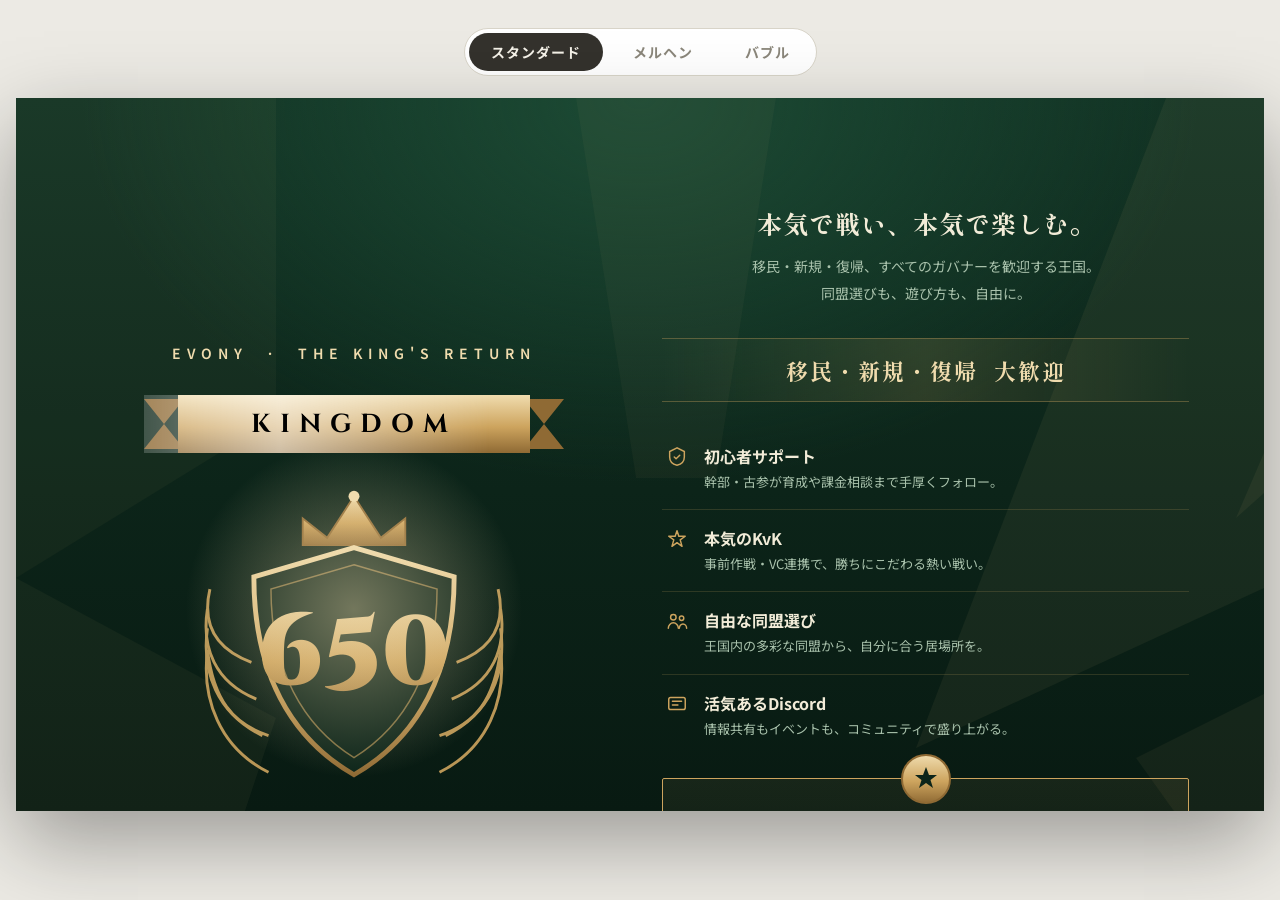
==== commit 6a3ca6e1: "Scale flyer as a fixed-canvas design and auto-cycle its tabs The flyer's internal sizing mixed fixed" ====
--- a/wwwroot/flyer.html
+++ b/wwwroot/flyer.html
@@ -415,6 +415,7 @@
 
 <!-- ============ STANDARD ============ -->
 <div class="flyer standard" id="standard">
+<div class="scale-frame">
 
   <svg width="0" height="0">
     <defs>
@@ -556,9 +557,11 @@
     </div>
   </div>
 </div>
+</div>
 
 <!-- ============ MERHEN ============ -->
 <div class="flyer merhen" id="merhen" hidden>
+<div class="scale-frame">
 
   <!-- sparkle stars -->
   <svg width="1400" height="800" viewBox="0 0 1400 800" style="position:absolute; top:0; left:0;">
@@ -700,9 +703,11 @@
     </div>
   </div>
 </div>
+</div>
 
 <!-- ============ BUBBLE (soap-bubble GIF version) ============ -->
 <div class="flyer bubblever" id="bubble" hidden>
+<div class="scale-frame">
 
   <div class="bubble-field">
     <div class="bubble" style="left:6%;  width:66px; height:66px; --drift:24px;  animation-duration:9.5s;  animation-delay:-2.1s;"></div>
@@ -813,6 +818,7 @@
     <div class="footer">KINGDOM #650 ・ EVONY: THE KING'S RETURN</div>
   </div>
 </div>
+</div>
 
 <script>
 (function(){
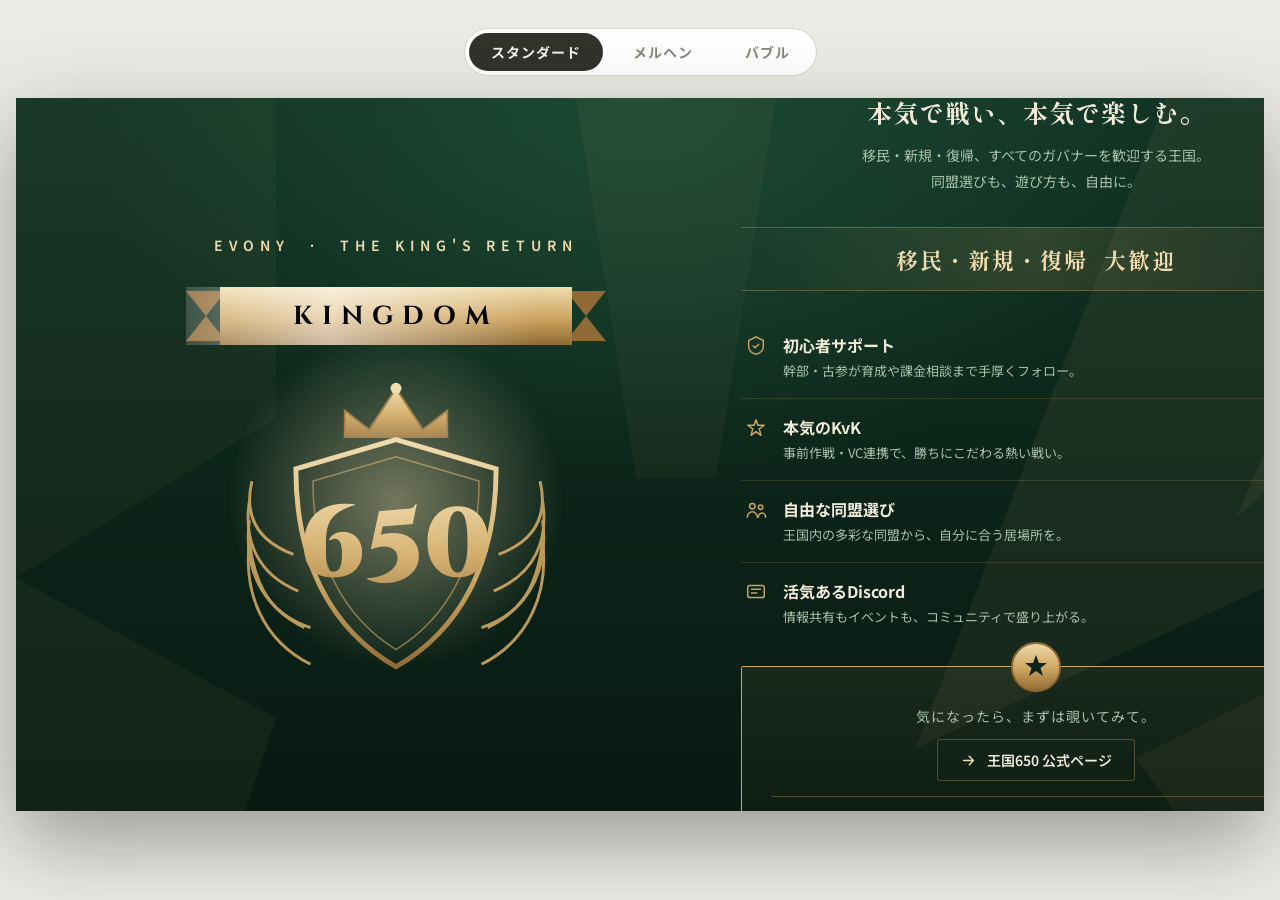
==== commit 968dfd52: "Keep flyer panels mounted so bubble animations don't reset on switch Switching panels via display:no" ====
--- a/wwwroot/flyer.html
+++ b/wwwroot/flyer.html
@@ -38,16 +38,38 @@
   .tab-btn.active{ background:#33312c; color:#f4f1e8; }
   .tab-btn:focus-visible{ outline: 2px solid #33312c; outline-offset:2px; }
 
-  .flyer{
+  .flyer-stage{
     position:relative;
     width:1400px;
     max-width:100%;
     aspect-ratio: 1400 / 800;
+  }
+  .flyer{
+    position:absolute;
+    inset:0;
     overflow:hidden;
+    container-type: inline-size;
     box-shadow: 0 30px 80px rgba(0,0,0,0.35);
+    visibility:hidden;
+    opacity:0;
+    pointer-events:none;
+  }
+  .flyer.is-active{
+    visibility:visible;
+    opacity:1;
+    pointer-events:auto;
+    z-index:1;
   }
   .flyer svg{ display:block; }
-  .flyer[hidden]{ display:none; }
+  .scale-frame{
+    position:absolute;
+    top:0;
+    left:0;
+    width:1400px;
+    height:800px;
+    transform-origin: top left;
+    transform: scale(calc(100cqw / 1400px));
+  }
 
   /* ============ STANDARD (heraldic emerald) ============ */
   .standard{
@@ -413,8 +435,10 @@
   <button class="tab-btn" data-target="bubble" role="tab" aria-selected="false">バブル</button>
 </div>
 
+<div class="flyer-stage">
+
 <!-- ============ STANDARD ============ -->
-<div class="flyer standard" id="standard">
+<div class="flyer standard is-active" id="standard">
 <div class="scale-frame">
 
   <svg width="0" height="0">
@@ -560,7 +584,7 @@
 </div>
 
 <!-- ============ MERHEN ============ -->
-<div class="flyer merhen" id="merhen" hidden>
+<div class="flyer merhen" id="merhen" aria-hidden="true">
 <div class="scale-frame">
 
   <!-- sparkle stars -->
@@ -706,7 +730,7 @@
 </div>
 
 <!-- ============ BUBBLE (soap-bubble GIF version) ============ -->
-<div class="flyer bubblever" id="bubble" hidden>
+<div class="flyer bubblever" id="bubble" aria-hidden="true">
 <div class="scale-frame">
 
   <div class="bubble-field">
@@ -820,6 +844,8 @@
 </div>
 </div>
 
+</div>
+
 <script>
 (function(){
   var buttons = document.querySelectorAll('.tab-btn');
@@ -829,7 +855,11 @@
       buttons.forEach(function(b){ b.classList.remove('active'); b.setAttribute('aria-selected','false'); });
       btn.classList.add('active'); btn.setAttribute('aria-selected','true');
       var target = btn.getAttribute('data-target');
-      Object.keys(panels).forEach(function(key){ panels[key].hidden = (key !== target); });
+      Object.keys(panels).forEach(function(key){
+        var isActive = key === target;
+        panels[key].classList.toggle('is-active', isActive);
+        panels[key].setAttribute('aria-hidden', String(!isActive));
+      });
     });
   });
 })();
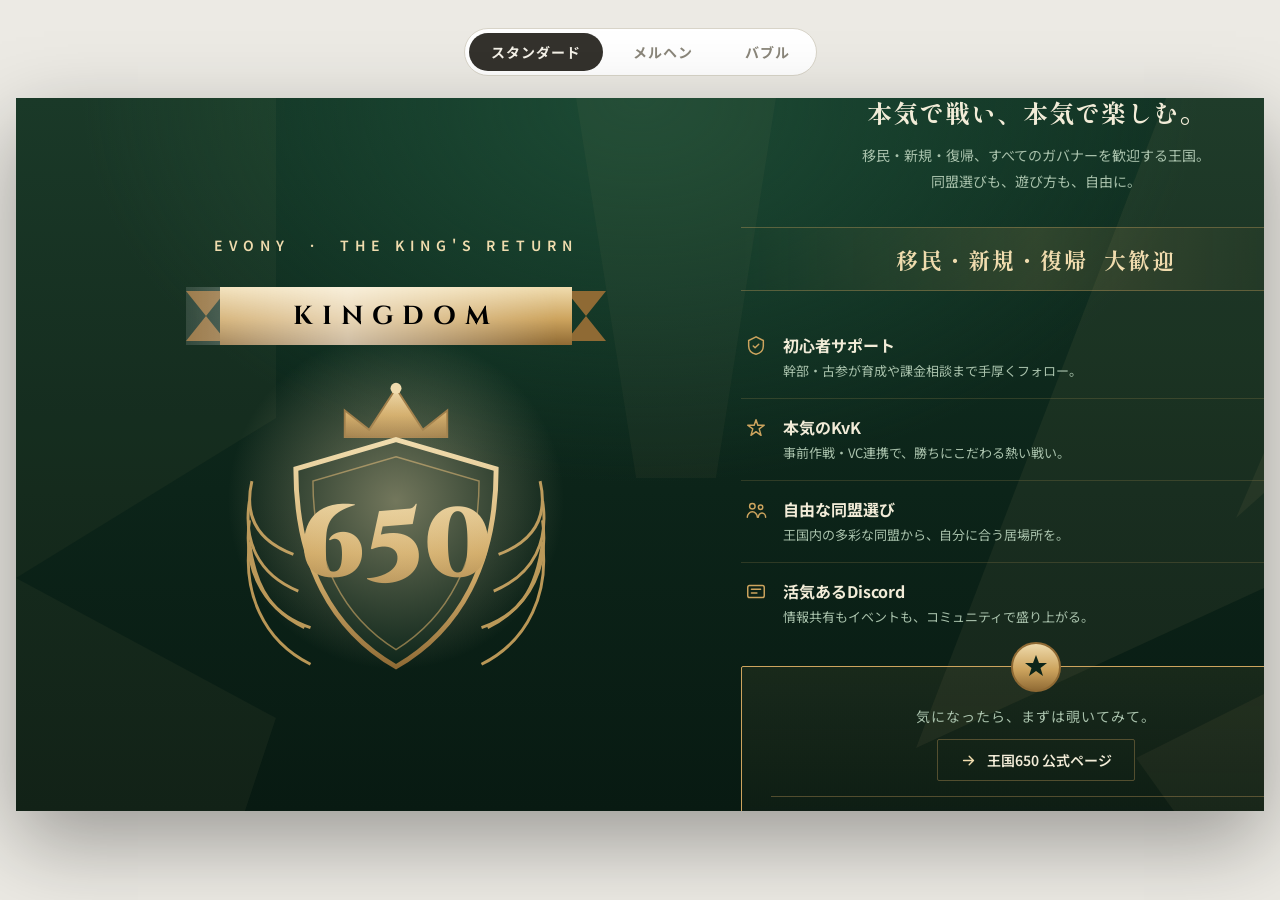
==== commit f04c15c8: "Fade bubbles in at the bottom edge for a rising-up feel Adds a mask-image on .bubble-field so bubble" ====
--- a/wwwroot/flyer.html
+++ b/wwwroot/flyer.html
@@ -305,10 +305,14 @@
     background: linear-gradient(165deg, var(--sky-1) 0%, var(--sky-2) 55%, var(--sky-3) 100%);
     color: var(--ink);
   }
-  .bubblever .bubble-field{ position:absolute; inset:0; overflow:hidden; pointer-events:none; z-index:0; }
+  .bubblever .bubble-field{
+    position:absolute; inset:0; overflow:hidden; pointer-events:none; z-index:0;
+    -webkit-mask-image: linear-gradient(to top, transparent 0, #000 90px);
+    mask-image: linear-gradient(to top, transparent 0, #000 90px);
+  }
   .bubblever .bubble-field.fg{ z-index:5; }
   .bubblever .bubble{
-    position:absolute; bottom:-80px; border-radius:50%;
+    position:absolute; bottom:-140px; border-radius:50%;
     background: radial-gradient(circle at 30% 28%, rgba(255,255,255,0.5), rgba(255,255,255,0.2) 45%, rgba(255,255,255,0.08) 75%, rgba(255,255,255,0.02) 100%);
     border:1px solid rgba(255,255,255,0.55);
     box-shadow: inset -4px -5px 10px rgba(255,255,255,0.4), inset 4px 5px 12px rgba(255,255,255,0.12), 0 2px 8px rgba(60,50,20,0.06);
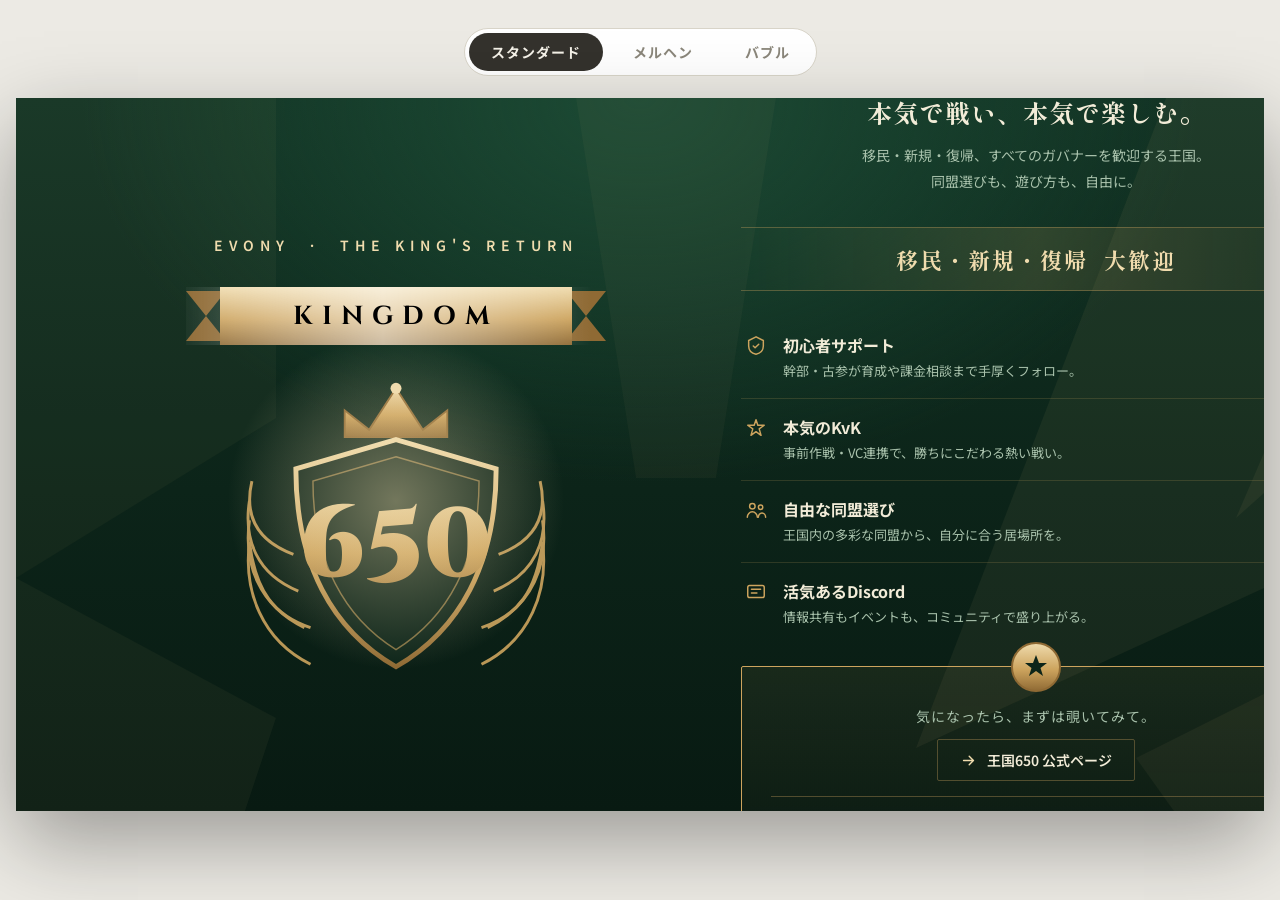
==== commit 70a3fb41: "Revert bubble bottom-mask experiment in favor of merhen's plain fade The mask-image + -140px rest of" ====
--- a/wwwroot/flyer.html
+++ b/wwwroot/flyer.html
@@ -305,14 +305,10 @@
     background: linear-gradient(165deg, var(--sky-1) 0%, var(--sky-2) 55%, var(--sky-3) 100%);
     color: var(--ink);
   }
-  .bubblever .bubble-field{
-    position:absolute; inset:0; overflow:hidden; pointer-events:none; z-index:0;
-    -webkit-mask-image: linear-gradient(to top, transparent 0, #000 90px);
-    mask-image: linear-gradient(to top, transparent 0, #000 90px);
-  }
+  .bubblever .bubble-field{ position:absolute; inset:0; overflow:hidden; pointer-events:none; z-index:0; }
   .bubblever .bubble-field.fg{ z-index:5; }
   .bubblever .bubble{
-    position:absolute; bottom:-140px; border-radius:50%;
+    position:absolute; bottom:-80px; border-radius:50%;
     background: radial-gradient(circle at 30% 28%, rgba(255,255,255,0.5), rgba(255,255,255,0.2) 45%, rgba(255,255,255,0.08) 75%, rgba(255,255,255,0.02) 100%);
     border:1px solid rgba(255,255,255,0.55);
     box-shadow: inset -4px -5px 10px rgba(255,255,255,0.4), inset 4px 5px 12px rgba(255,255,255,0.12), 0 2px 8px rgba(60,50,20,0.06);
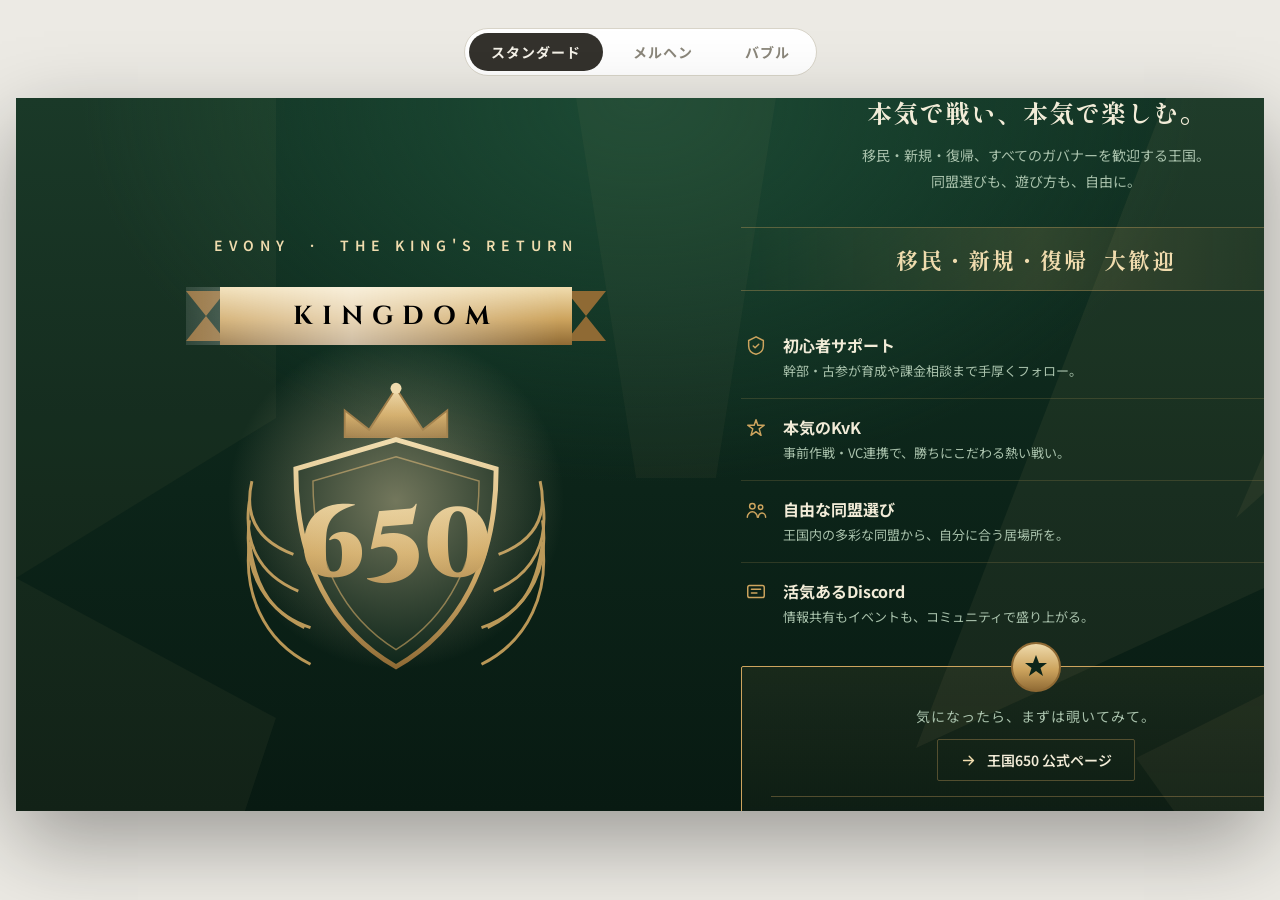
==== commit 6f143bd3: "Update KvK record to 10th win (13 games, 77% win rate) Adds the 2026.09.12 win vs #849 to the KvK hi" ====
--- a/wwwroot/flyer.html
+++ b/wwwroot/flyer.html
@@ -805,10 +805,10 @@
           直近のKvK戦績
         </div>
         <div class="stat-row">
-          <div class="stat"><div class="v">12</div><div class="l">総戦数</div></div>
-          <div class="stat"><div class="v win">9</div><div class="l">勝利</div></div>
+          <div class="stat"><div class="v">13</div><div class="l">総戦数</div></div>
+          <div class="stat"><div class="v win">10</div><div class="l">勝利</div></div>
           <div class="stat"><div class="v">3</div><div class="l">敗北</div></div>
-          <div class="stat"><div class="v">75%</div><div class="l">勝率</div></div>
+          <div class="stat"><div class="v">77%</div><div class="l">勝率</div></div>
         </div>
       </div>
 
